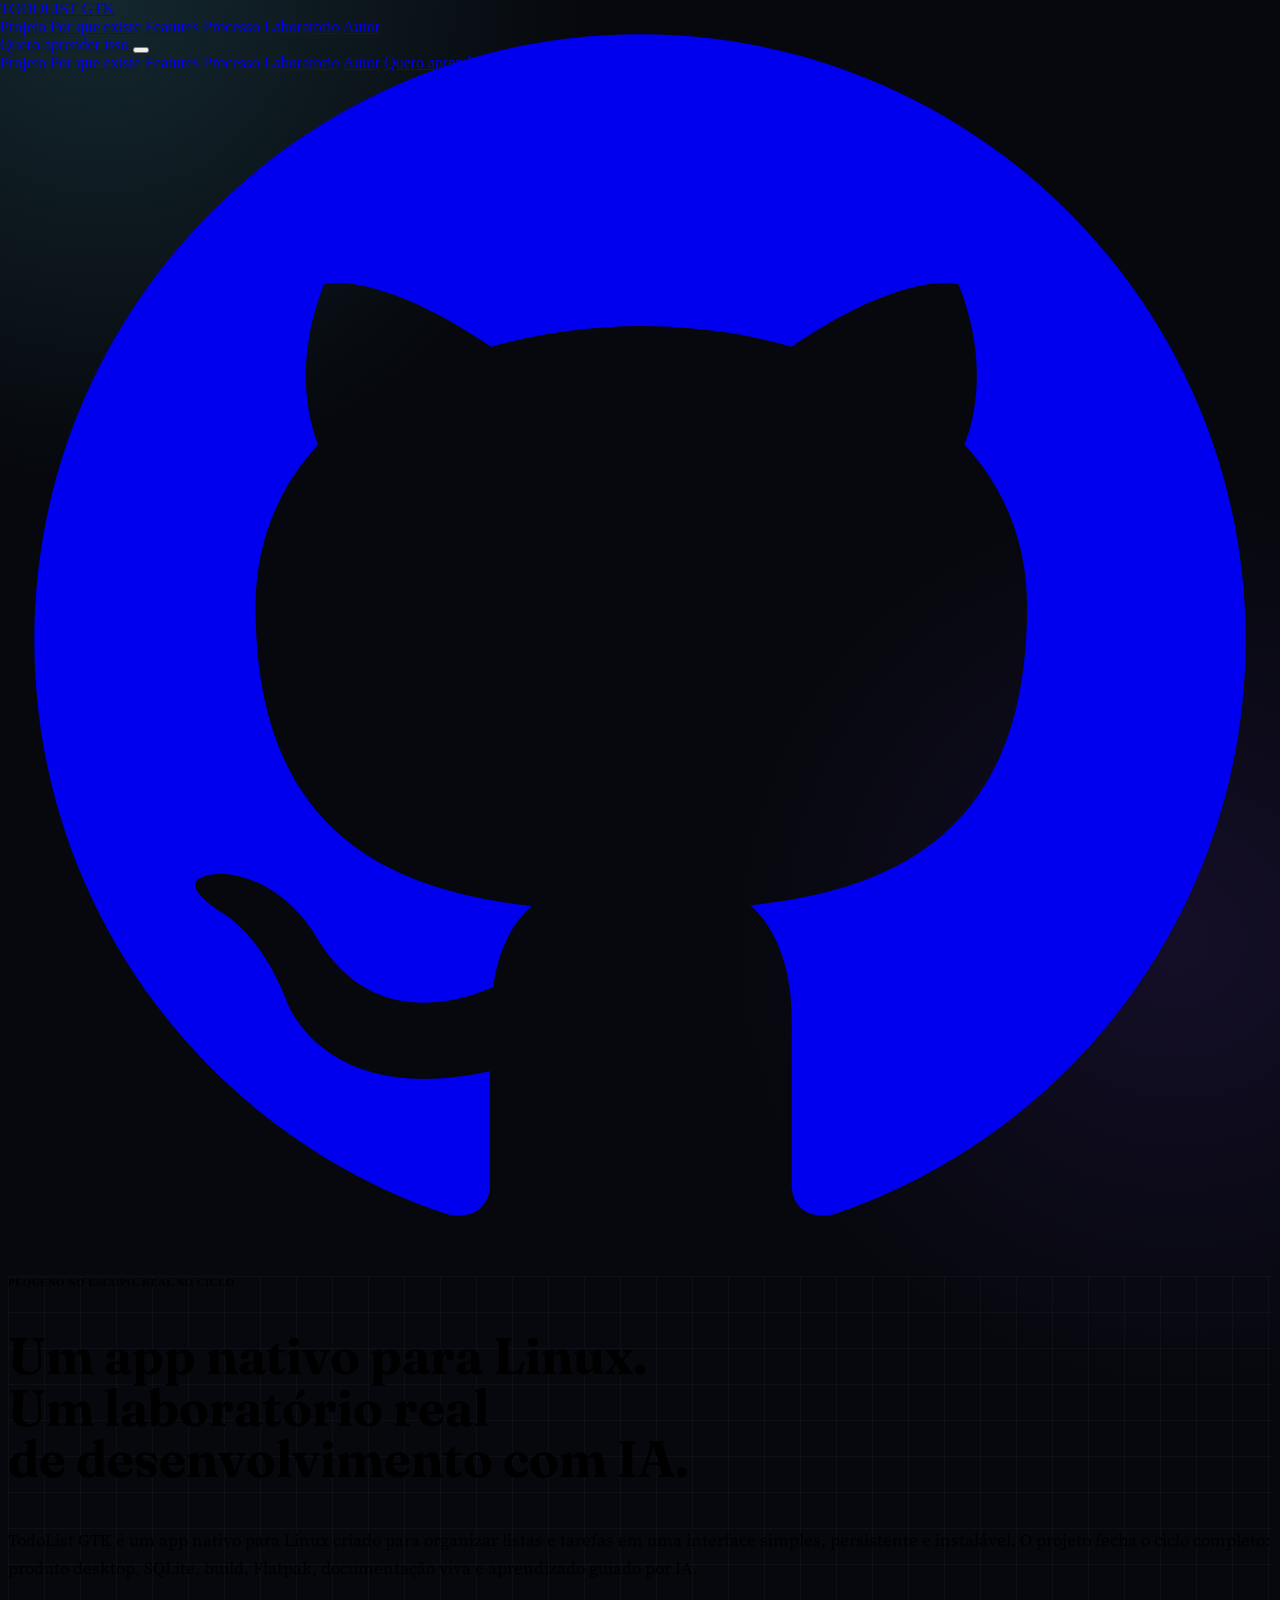
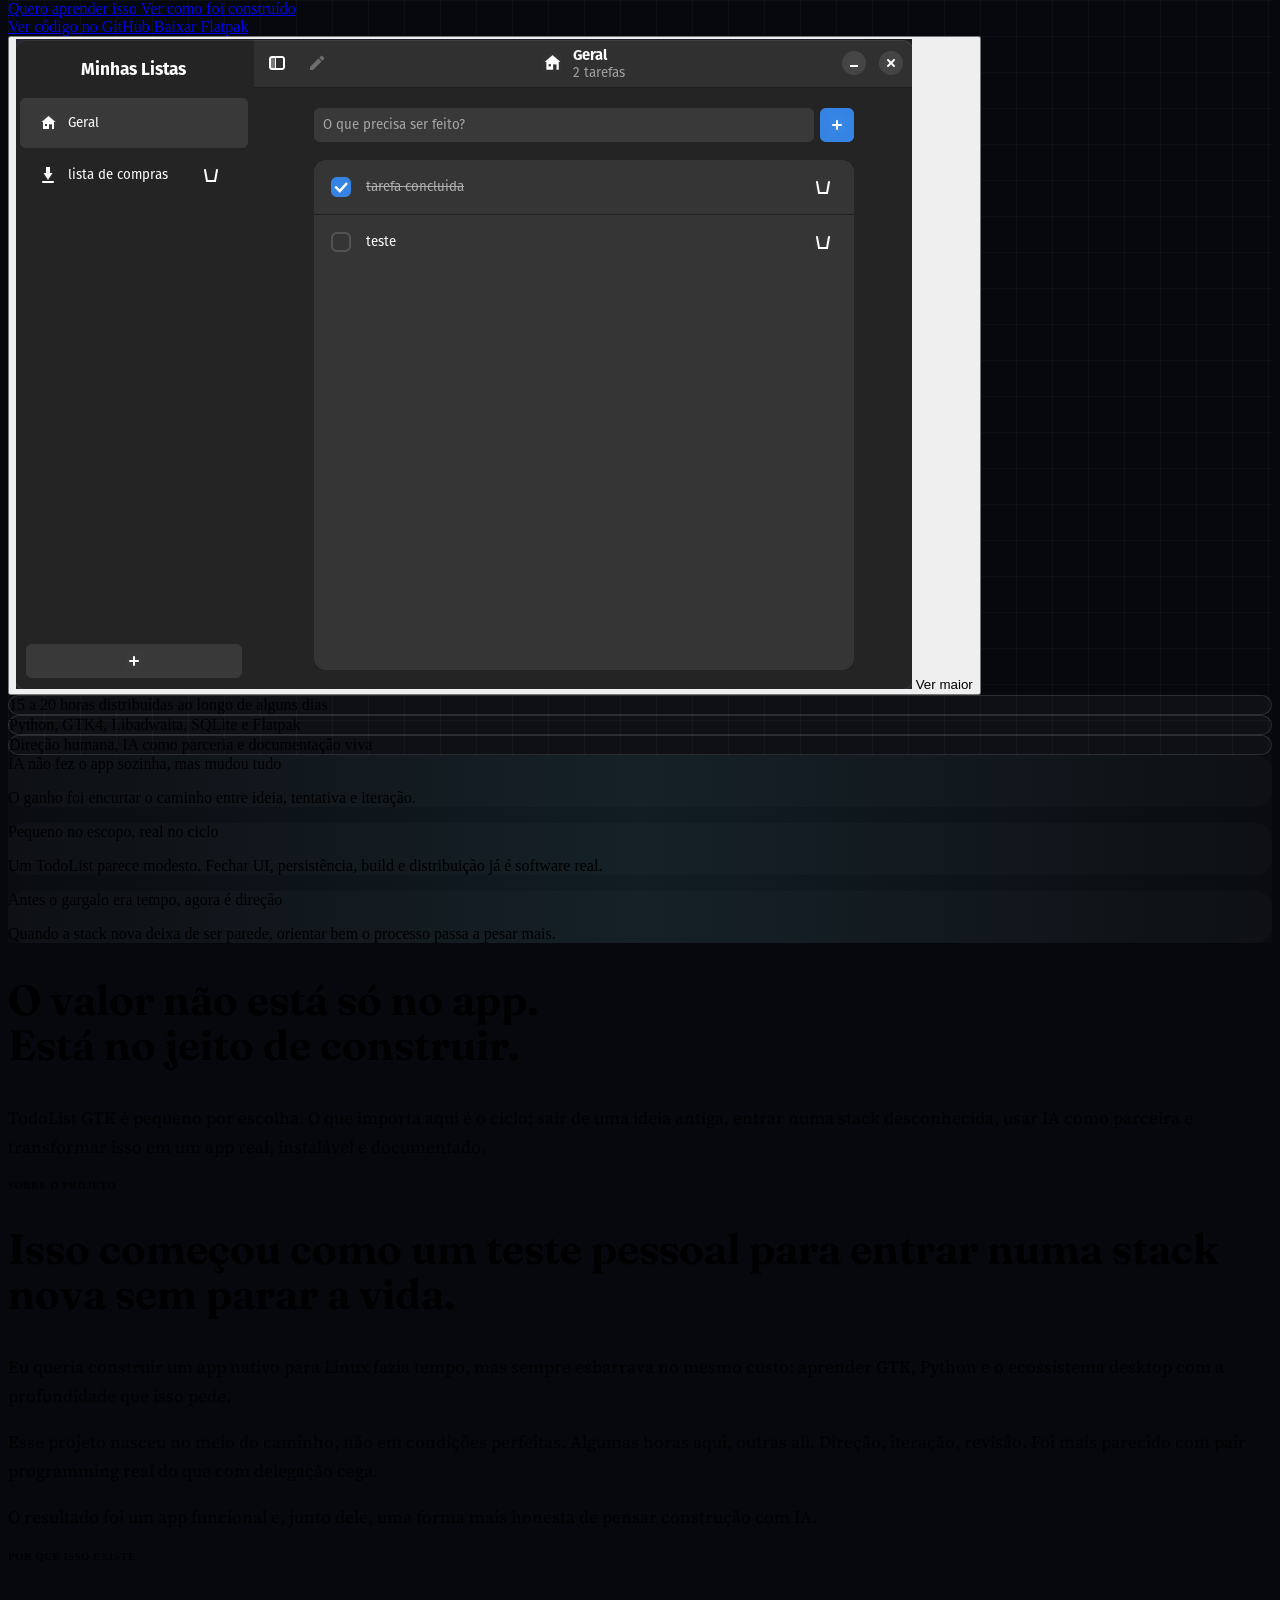
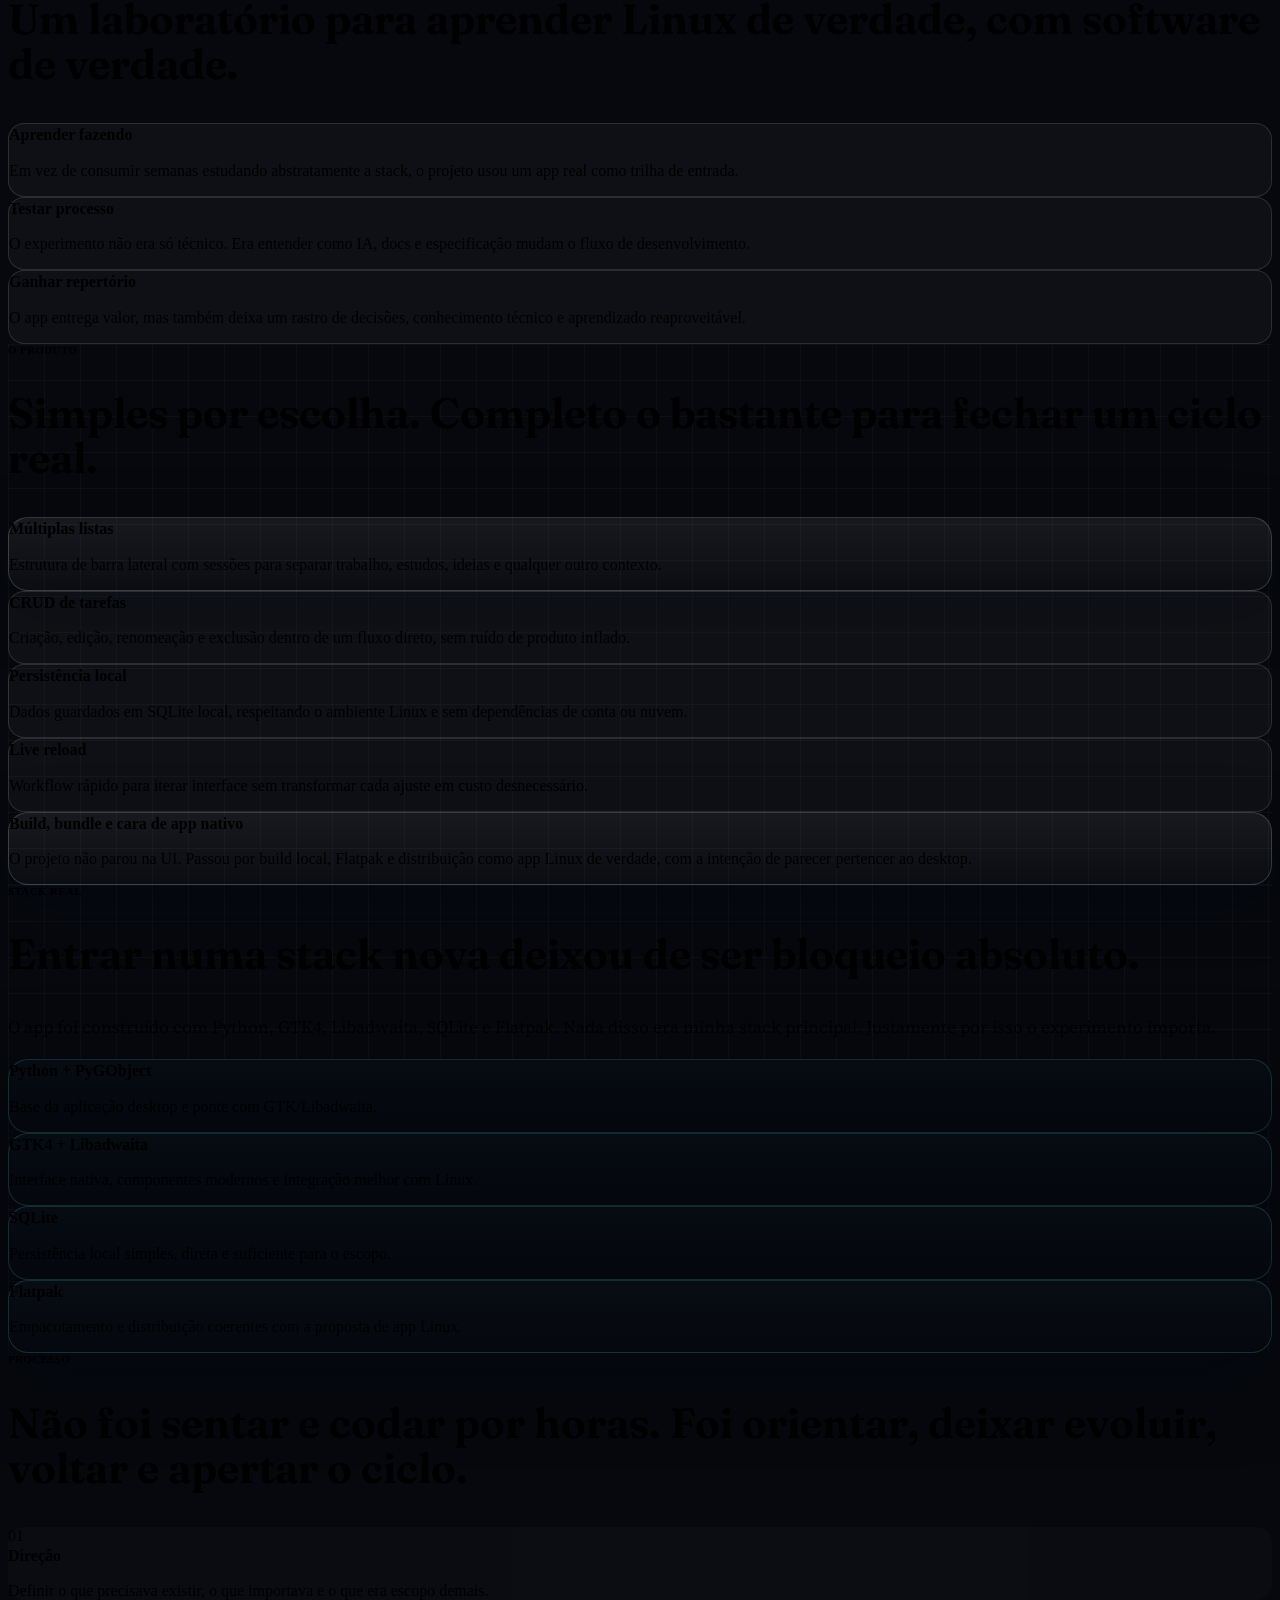
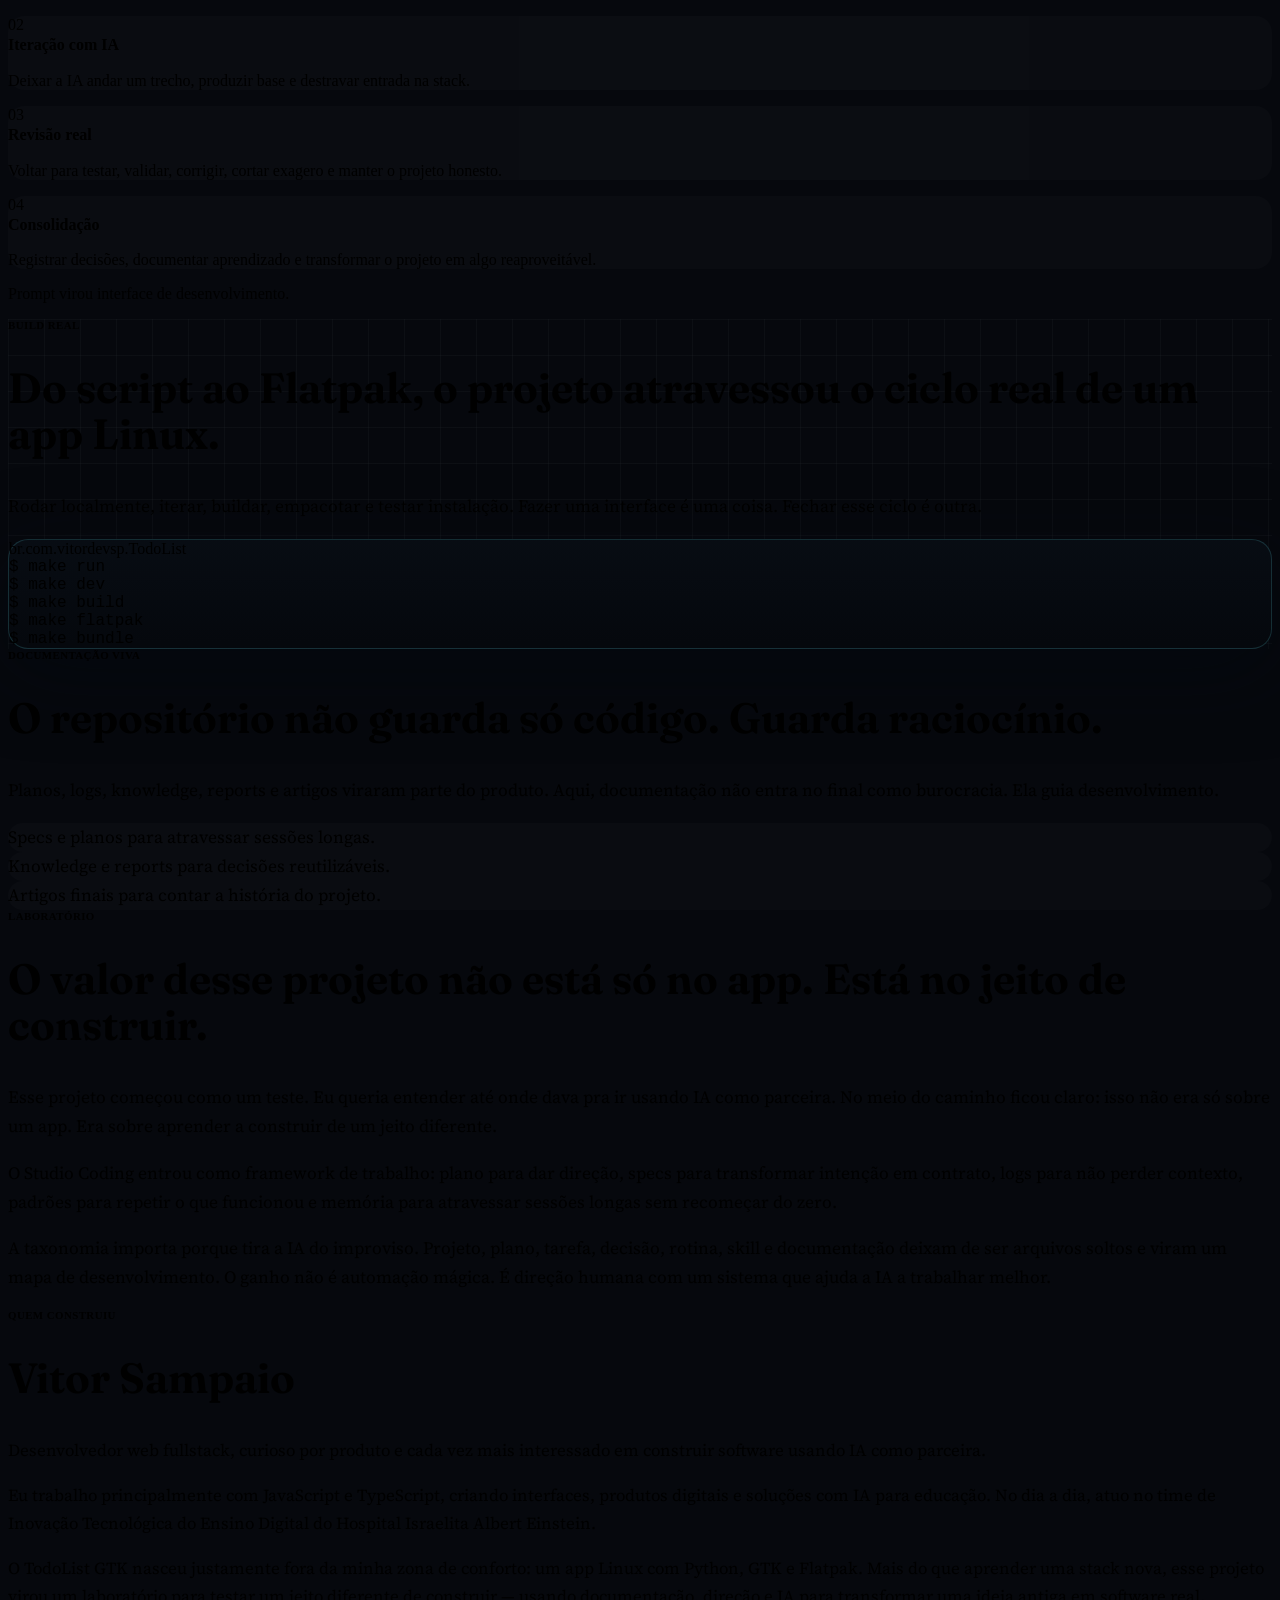
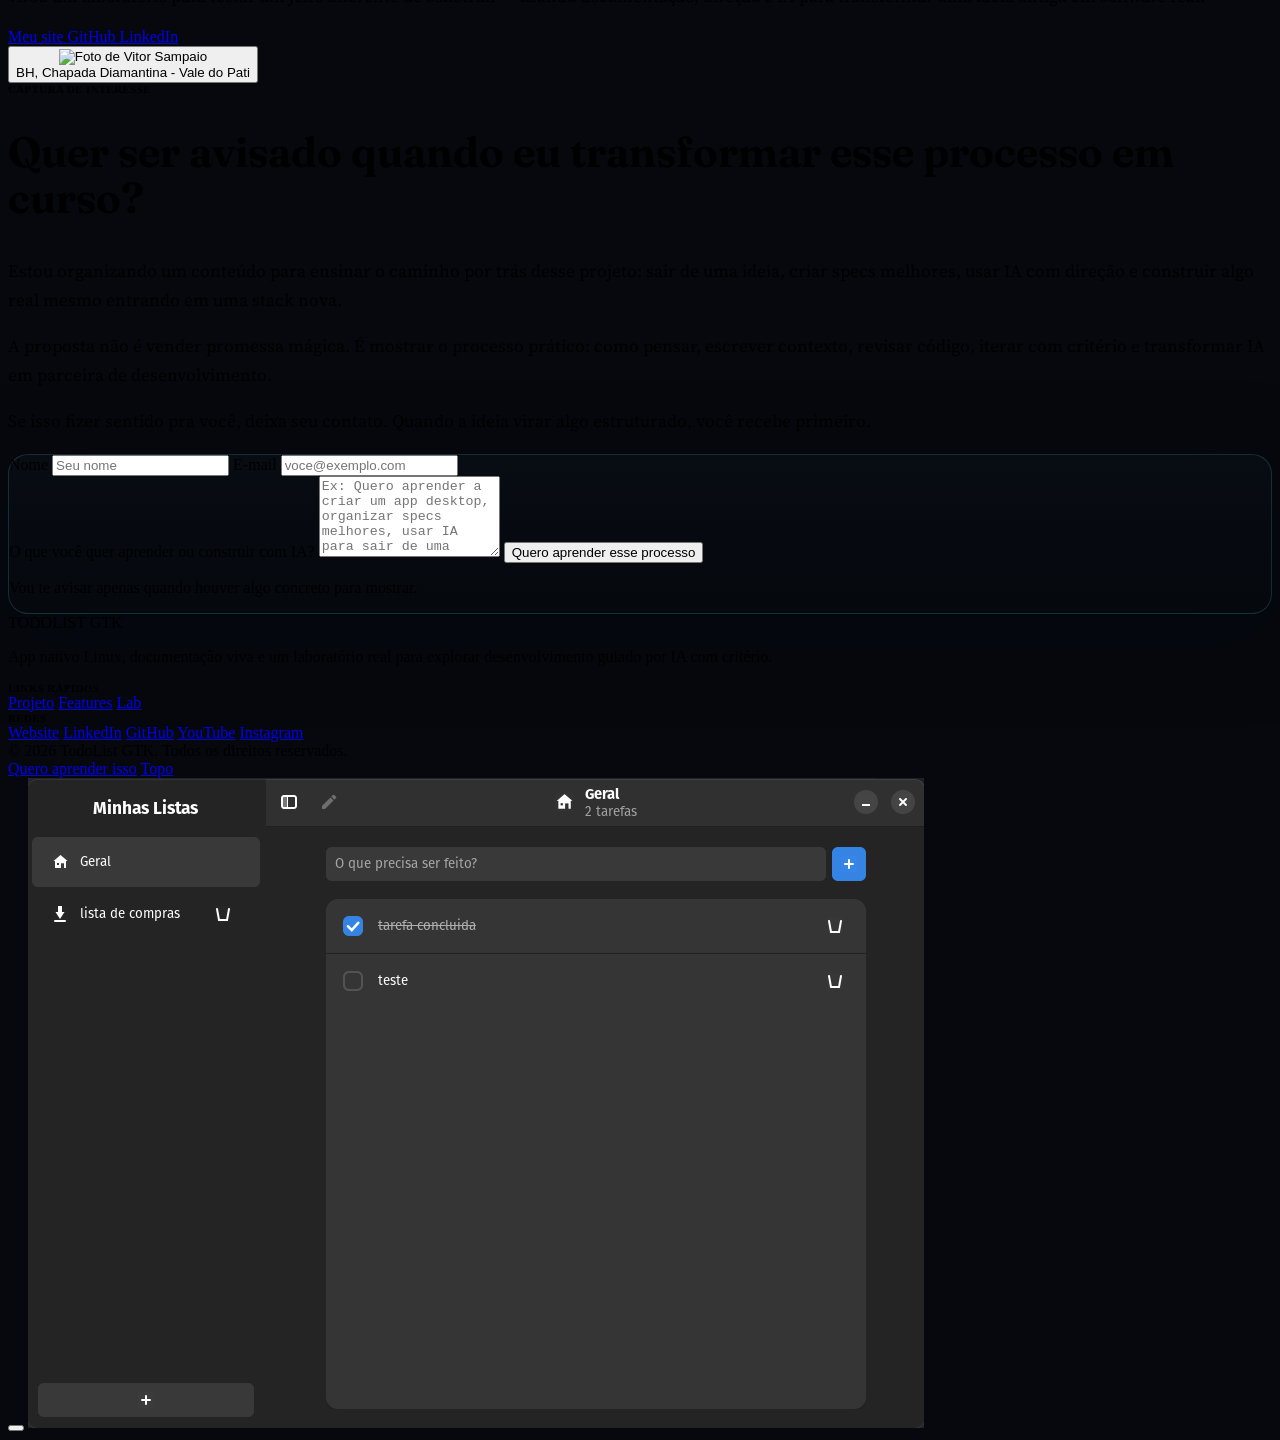
==== index.html @ 9206a820 "chore: simplifica deploy da landing pelo GitHub Pages" ====
<!DOCTYPE html>
<html lang="pt-BR" class="dark scroll-smooth">

<head>
  <meta charset="UTF-8" />
  <meta name="viewport" content="width=device-width, initial-scale=1.0" />
  <title>TodoList GTK</title>
  <meta name="description"
    content="TodoList GTK e um app nativo para Linux e um laboratorio real de desenvolvimento com IA, direcao humana e documentacao viva." />
  <link rel="preconnect" href="https://fonts.googleapis.com" />
  <link rel="preconnect" href="https://fonts.gstatic.com" crossorigin />
  <link
    href="https://fonts.googleapis.com/css2?family=Fraunces:opsz,wght@9..144,400..800&family=Inter:wght@400;500;600;700;800&family=Source+Serif+4:opsz,wght@8..60,400..700&display=swap"
    rel="stylesheet" />
  <script src="https://cdn.tailwindcss.com"></script>
  <script>
    tailwind.config = {
      theme: {
        extend: {
          fontFamily: {
            sans: ["Inter", "sans-serif"],
            display: ["Fraunces", "serif"],
            serif: ["Source Serif 4", "serif"],
          },
          colors: {
            canvas: "#06080d",
            panel: "#0d1118",
            panelSoft: "#111722",
            panelDeep: "#090d14",
            line: "#1b2533",
            text: "#f8fafc",
            muted: "#a8b3c4",
            accent: "#67e8f9",
            accentStrong: "#22d3ee",
            accentSoft: "#103845",
            glow: "#7c3aed",
          },
          boxShadow: {
            glow: "0 30px 120px rgba(8, 15, 30, 0.55)",
            card: "0 18px 60px rgba(4, 10, 20, 0.4)",
            soft: "0 8px 30px rgba(5, 10, 18, 0.25)",
            inset: "inset 0 1px 0 rgba(255,255,255,0.06)",
          },
          maxWidth: {
            shell: "1280px",
          },
          spacing: {
            22: "5.5rem",
            26: "6.5rem",
            30: "7.5rem",
          },
        },
      },
    };
  </script>
  <style>
    html {
      scroll-behavior: smooth;
    }

    body {
      background:
        radial-gradient(circle at 8% 0%, rgba(103, 232, 249, 0.14), transparent 30rem),
        radial-gradient(circle at 92% 12%, rgba(124, 58, 237, 0.12), transparent 28rem),
        #06080d;
    }

    .hero-grid {
      background-image:
        linear-gradient(rgba(148, 163, 184, 0.045) 1px, transparent 1px),
        linear-gradient(90deg, rgba(148, 163, 184, 0.045) 1px, transparent 1px);
      background-size: 36px 36px;
    }

    .soft-divider {
      background:
        linear-gradient(90deg, transparent, rgba(103, 232, 249, 0.08), transparent),
        rgba(255, 255, 255, 0.015);
    }

    .site-header {
      position: fixed;
      inset: 0 0 auto 0;
      transition: transform 300ms ease;
      will-change: transform;
    }

    .site-header.is-hidden {
      transform: translateY(calc(-100% - 1px));
    }

    .hero-title {
      font-family: "Fraunces", serif;
      font-size: clamp(2.9rem, 4vw, 6rem);
      line-height: 1;
      font-weight: 680;
      letter-spacing: 0;
    }

    .section-title {
      font-family: "Fraunces", serif;
      font-size: clamp(2rem, 3.3vw, 4.15rem);
      line-height: 1.08;
      font-weight: 650;
      letter-spacing: 0;
    }

    .editorial-text {
      font-family: "Source Serif 4", serif;
      font-size: clamp(1.08rem, 1.35vw, 1.32rem);
      line-height: 1.68;
    }

    .lead-text {
      font-family: "Source Serif 4", serif;
      font-size: clamp(1.05rem, 1.2vw, 1.22rem);
      line-height: 1.68;
    }

    .card-title {
      font-size: clamp(1rem, 1.2vw, 1.18rem);
      line-height: 1.35;
      font-weight: 650;
    }

    .eyebrow {
      font-size: 0.68rem;
      font-weight: 700;
      text-transform: uppercase;
      letter-spacing: 0.04em;
    }

    .card-primary {
      border: 1px solid rgba(255, 255, 255, 0.16);
      background: linear-gradient(180deg, rgba(255, 255, 255, 0.07), rgba(255, 255, 255, 0.025));
      box-shadow: 0 18px 60px rgba(4, 10, 20, 0.34);
      border-radius: 1.25rem;
    }

    .card-secondary {
      border: 1px solid rgba(255, 255, 255, 0.12);
      background: rgba(255, 255, 255, 0.035);
      border-radius: 1rem;
    }

    .card-ghost {
      background: rgba(255, 255, 255, 0.018);
      border-radius: 1rem;
    }

    .card-technical {
      border: 1px solid rgba(103, 232, 249, 0.16);
      background: linear-gradient(180deg, rgba(8, 13, 20, 0.96), rgba(5, 8, 13, 0.98));
      box-shadow: 0 20px 80px rgba(2, 8, 16, 0.5);
      border-radius: 1.25rem;
    }

    .terminal-line {
      font-family: ui-monospace, SFMono-Regular, Menlo, Monaco, Consolas, "Liberation Mono", monospace;
    }

    [data-reveal] {
      opacity: 0;
      transform: translateY(22px);
      transition:
        opacity 700ms ease,
        transform 700ms ease;
    }

    [data-reveal].is-visible {
      opacity: 1;
      transform: translateY(0);
    }
  </style>
</head>

<body class="font-sans text-text antialiased selection:bg-accent/30">
  <div class="relative min-h-screen overflow-x-hidden">
    <a
      id="github-corner"
      class="group pointer-events-none fixed right-0 top-0 z-50 hidden h-20 w-20 overflow-hidden text-white opacity-0 transition duration-200 md:block"
      href="https://github.com/vitordevsp/todolist-gtk"
      target="_blank"
      rel="noreferrer"
      aria-label="Ver projeto no GitHub"
    >
      <span class="absolute right-0 top-0 h-0 w-0 border-l-[80px] border-l-transparent border-t-[80px] border-t-white/10 transition group-hover:border-t-accent/25"></span>
      <svg
        class="absolute right-3 top-3 h-6 w-6 transition group-hover:text-accent"
        viewBox="0 0 24 24"
        fill="currentColor"
        aria-hidden="true"
      >
        <path
          fill-rule="evenodd"
          clip-rule="evenodd"
          d="M12 .5C5.65.5.5 5.65.5 12c0 5.09 3.29 9.39 7.86 10.91.58.11.79-.25.79-.56v-2.16c-3.2.7-3.87-1.36-3.87-1.36-.52-1.34-1.28-1.69-1.28-1.69-1.05-.72.08-.7.08-.7 1.16.08 1.77 1.19 1.77 1.19 1.03 1.76 2.7 1.25 3.36.96.1-.75.4-1.25.73-1.54-2.55-.29-5.24-1.28-5.24-5.68 0-1.25.45-2.28 1.19-3.08-.12-.29-.52-1.46.11-3.04 0 0 .97-.31 3.17 1.18A11.02 11.02 0 0 1 12 6.04c.98 0 1.96.13 2.88.39 2.2-1.49 3.17-1.18 3.17-1.18.63 1.58.23 2.75.11 3.04.74.8 1.19 1.83 1.19 3.08 0 4.42-2.69 5.38-5.25 5.67.41.36.78 1.06.78 2.14v3.17c0 .31.21.67.79.56A11.51 11.51 0 0 0 23.5 12C23.5 5.65 18.35.5 12 .5Z"
        />
      </svg>
    </a>

    <header id="site-header" class="site-header z-40 bg-canvas/75 backdrop-blur-xl">
      <div class="mx-auto flex max-w-shell items-center justify-between px-6 py-4 lg:px-10">
        <a class="flex items-center gap-3 text-sm font-semibold text-white" href="#hero">
          <span
            class="inline-flex h-9 w-9 items-center justify-center rounded-2xl border border-white/20 bg-white/5 shadow-inset">
            <i data-lucide="check-square-2" class="h-4 w-4 text-accent"></i>
          </span>
          TODOLIST GTK
        </a>

        <nav class="hidden items-center gap-6 text-sm text-muted lg:flex">
          <a class="transition hover:text-white" href="#about">Projeto</a>
          <a class="transition hover:text-white" href="#why">Por que existe</a>
          <a class="transition hover:text-white" href="#features">Features</a>
          <a class="transition hover:text-white" href="#process">Processo</a>
          <a class="transition hover:text-white" href="#lab">Laboratorio</a>
          <a class="transition hover:text-white" href="#author">Autor</a>
        </nav>

        <div class="flex items-center gap-3">
          <a class="hidden rounded-full border border-white/20 bg-white/5 px-4 py-2 text-sm font-semibold text-white transition hover:border-white/30 hover:bg-white/10 lg:inline-flex"
            href="#lead">
            Quero aprender isso
          </a>
          <button id="mobile-menu-button" type="button" aria-label="Abrir menu" aria-expanded="false"
            aria-controls="mobile-menu"
            class="inline-flex h-11 w-11 items-center justify-center rounded-2xl border border-white/20 bg-white/5 text-white transition hover:border-white/30 hover:bg-white/10 lg:hidden">
            <i data-lucide="menu" class="h-5 w-5"></i>
          </button>
        </div>
      </div>

      <div id="mobile-menu" class="hidden bg-panel/95 lg:hidden">
        <nav class="mx-auto flex max-w-shell flex-col px-6 py-4 text-sm text-slate-200">
          <a class="rounded-2xl px-4 py-3 transition hover:bg-white/5" href="#about">Projeto</a>
          <a class="rounded-2xl px-4 py-3 transition hover:bg-white/5" href="#why">Por que existe</a>
          <a class="rounded-2xl px-4 py-3 transition hover:bg-white/5" href="#features">Features</a>
          <a class="rounded-2xl px-4 py-3 transition hover:bg-white/5" href="#process">Processo</a>
          <a class="rounded-2xl px-4 py-3 transition hover:bg-white/5" href="#lab">Laboratorio</a>
          <a class="rounded-2xl px-4 py-3 transition hover:bg-white/5" href="#author">Autor</a>
          <a class="rounded-2xl px-4 py-3 transition hover:bg-white/5" href="#lead">Quero aprender isso</a>
        </nav>
      </div>
    </header>

    <main class="pt-[76px]">
      <section id="hero"
        class="hero-grid relative scroll-mt-24 overflow-hidden px-6 pb-24 pt-16 lg:px-10 lg:pb-30 lg:pt-22">
        <div class="pointer-events-none absolute inset-x-0 bottom-0 h-32 bg-gradient-to-b from-transparent to-canvas">
        </div>
        <div class="mx-auto grid max-w-shell items-center gap-14 xl:grid-cols-[1.02fr_0.98fr]">
          <div data-reveal class="relative z-10 max-w-4xl">
            <div
              class="eyebrow inline-flex items-center gap-2 rounded-full border border-white/20 bg-white/5 px-3 py-1.5 text-slate-300 shadow-inset">
              <span class="h-2 w-2 rounded-full bg-accent"></span>
              Pequeno no escopo, real no ciclo
            </div>
            <h1 class="hero-title mt-8 text-white">
              Um app nativo para Linux.<br />
              <span class="bg-gradient-to-r from-accent via-cyan-200 to-white bg-clip-text text-transparent">
                Um laboratório real
              </span><br />
              de desenvolvimento com IA.
            </h1>
            <p class="lead-text mt-8 max-w-2xl text-slate-300">
              TodoList GTK é um app nativo para Linux criado para organizar listas e tarefas em uma interface simples,
              persistente e instalável. O projeto fecha o ciclo completo: produto desktop, SQLite, build, Flatpak,
              documentação viva e aprendizado guiado por IA.
            </p>
            <div class="mt-9 flex flex-col gap-4 sm:flex-row">
              <a class="inline-flex items-center justify-center rounded-full bg-white px-6 py-3.5 text-sm font-semibold text-slate-950 shadow-soft transition duration-200 hover:bg-slate-200 hover:shadow-card"
                href="#lead">
                Quero aprender isso
              </a>
              <a class="inline-flex items-center justify-center rounded-full border border-white/20 bg-white/5 px-6 py-3.5 text-sm font-semibold text-white transition duration-200 hover:border-white/35 hover:bg-white/10"
                href="#process">
                Ver como foi construído
              </a>
            </div>
            <div class="mt-4 flex flex-col gap-3 sm:flex-row sm:flex-wrap">
              <a class="group inline-flex items-center justify-center gap-2 rounded-full border border-white/20 bg-white/[0.04] px-5 py-3 text-sm font-semibold text-white transition duration-200 hover:border-white/35 hover:bg-white/[0.08]"
                href="https://github.com/vitordevsp/todolist-gtk" target="_blank" rel="noreferrer">
                <i data-lucide="code-2" class="h-4 w-4 text-accent transition group-hover:text-white"></i>
                Ver código no GitHub
              </a>
              <a class="group inline-flex items-center justify-center gap-2 rounded-full border border-accent/30 bg-gradient-to-r from-accent/15 to-glow/20 px-5 py-3 text-sm font-semibold text-white transition duration-200 hover:border-accent/50 hover:from-accent/20 hover:to-glow/30"
                href="#build"
                data-flatpak-download>
                <i data-lucide="download" class="h-4 w-4 text-accent transition group-hover:text-white"></i>
                Baixar Flatpak
              </a>
            </div>
          </div>

          <div data-reveal class="relative z-10">
            <div class="absolute -right-8 top-8 h-52 w-52 rounded-full bg-accent/14 blur-3xl"></div>
            <button id="hero-image-trigger" type="button"
              data-lightbox-trigger
              data-lightbox-src="./public/image.png"
              data-lightbox-alt="Captura ampliada do aplicativo TodoList GTK em execução no Linux"
              class="group relative block w-full overflow-hidden rounded-xl bg-white/[0.03] p-2 text-left shadow-card transition duration-200 hover:bg-white/[0.05]"
              aria-label="Ampliar imagem do TodoList GTK">
              <img src="./public/image.png" alt="Captura de tela do aplicativo TodoList GTK em execução no Linux"
                class="h-auto w-full rounded-lg object-contain" loading="eager" />
              <span
                class="pointer-events-none absolute bottom-4 right-4 inline-flex items-center gap-2 rounded-full border border-white/15 bg-black/55 px-3 py-2 text-xs font-semibold text-white opacity-0 backdrop-blur transition group-hover:opacity-100">
                <i data-lucide="zoom-in" class="h-4 w-4 text-accent"></i>
                Ver maior
              </span>
            </button>

            <div class="mt-5 grid gap-4 sm:grid-cols-3">
              <div class="card-secondary p-4 text-sm leading-6 text-muted">15 a 20 horas distribuídas ao longo de alguns
                dias</div>
              <div class="card-secondary p-4 text-sm leading-6 text-muted">Python, GTK4, Libadwaita, SQLite e Flatpak
              </div>
              <div class="card-secondary p-4 text-sm leading-6 text-muted">Direção humana, IA como parceria e
                documentação viva</div>
            </div>
          </div>
        </div>
      </section>

      <section id="highlights" class="soft-divider px-6 py-8 lg:px-10">
        <div class="mx-auto grid max-w-shell gap-3 md:grid-cols-3">
          <article data-reveal class="card-ghost p-5">
            <div class="text-sm font-semibold text-white">IA não fez o app sozinha, mas mudou tudo</div>
            <p class="mt-2 text-sm leading-6 text-muted">O ganho foi encurtar o caminho entre ideia, tentativa e
              iteração.</p>
          </article>
          <article data-reveal class="card-ghost p-5">
            <div class="text-sm font-semibold text-white">Pequeno no escopo, real no ciclo</div>
            <p class="mt-2 text-sm leading-6 text-muted">Um TodoList parece modesto. Fechar UI, persistência, build e
              distribuição já é software real.</p>
          </article>
          <article data-reveal class="card-ghost p-5">
            <div class="text-sm font-semibold text-white">Antes o gargalo era tempo, agora é direção</div>
            <p class="mt-2 text-sm leading-6 text-muted">Quando a stack nova deixa de ser parede, orientar bem o
              processo passa a pesar mais.</p>
          </article>
        </div>
      </section>

      <section id="manifesto" class="scroll-mt-24 px-6 py-30 lg:px-10">
        <div data-reveal class="mx-auto max-w-[880px] text-center">
          <h2 class="section-title text-white">
            O valor não está só no app.<br />
            Está no jeito de construir.
          </h2>
          <p class="editorial-text mx-auto mt-8 max-w-[740px] text-slate-300">
            TodoList GTK é pequeno por escolha. O que importa aqui é o ciclo: sair de uma ideia antiga, entrar numa
            stack desconhecida, usar IA como parceira e transformar isso em um app real, instalável e documentado.
          </p>
        </div>
      </section>

      <section id="about" class="scroll-mt-24 px-6 py-30 lg:px-10">
        <div class="mx-auto grid max-w-shell gap-12 lg:grid-cols-[0.95fr_1.05fr]">
          <div data-reveal class="max-w-[860px]">
            <div class="eyebrow text-muted">Sobre o projeto</div>
            <h2 class="section-title mt-5 text-white">Isso começou como um teste pessoal para entrar numa stack nova sem
              parar a vida.</h2>
          </div>
          <div data-reveal class="editorial-text max-w-[760px] space-y-6 text-slate-300">
            <p>
              Eu queria construir um app nativo para Linux fazia tempo, mas sempre esbarrava no mesmo custo: aprender
              GTK, Python e o ecossistema desktop com a profundidade que isso pede.
            </p>
            <p>
              Esse projeto nasceu no meio do caminho, não em condições perfeitas. Algumas horas aqui, outras ali.
              Direção, iteração, revisão. Foi mais parecido com pair programming real do que com delegação cega.
            </p>
            <p>
              O resultado foi um app funcional e, junto dele, uma forma mais honesta de pensar construção com IA.
            </p>
          </div>
        </div>
      </section>

      <section id="why" class="scroll-mt-24 px-6 py-24 lg:px-10">
        <div class="mx-auto max-w-shell">
          <div data-reveal class="max-w-[860px]">
            <div class="eyebrow text-muted">Por que isso existe</div>
            <h2 class="section-title mt-5 text-white">Um laboratório para aprender Linux de verdade, com software de
              verdade.</h2>
          </div>
          <div class="mt-12 grid gap-5 lg:grid-cols-3">
            <article data-reveal class="card-secondary p-6">
              <div class="card-title text-white">Aprender fazendo</div>
              <p class="mt-3 text-sm leading-7 text-muted">Em vez de consumir semanas estudando abstratamente a stack, o
                projeto usou um app real como trilha de entrada.</p>
            </article>
            <article data-reveal class="card-secondary p-6">
              <div class="card-title text-white">Testar processo</div>
              <p class="mt-3 text-sm leading-7 text-muted">O experimento não era só técnico. Era entender como IA, docs
                e especificação mudam o fluxo de desenvolvimento.</p>
            </article>
            <article data-reveal class="card-secondary p-6">
              <div class="card-title text-white">Ganhar repertório</div>
              <p class="mt-3 text-sm leading-7 text-muted">O app entrega valor, mas também deixa um rastro de decisões,
                conhecimento técnico e aprendizado reaproveitável.</p>
            </article>
          </div>
        </div>
      </section>

      <section id="features" class="hero-grid scroll-mt-24 px-6 py-26 lg:px-10">
        <div class="mx-auto max-w-shell">
          <div data-reveal class="max-w-[860px]">
            <div class="eyebrow text-muted">O produto</div>
            <h2 class="section-title mt-5 text-white">Simples por escolha. Completo o bastante para fechar um ciclo
              real.</h2>
          </div>
          <div class="mt-12 grid gap-5 md:grid-cols-2 xl:grid-cols-3">
            <article data-reveal class="card-primary p-7">
              <i data-lucide="layout-panel-left" class="h-6 w-6 text-accent"></i>
              <div class="card-title mt-5 text-white">Múltiplas listas</div>
              <p class="mt-3 text-sm leading-7 text-muted">Estrutura de barra lateral com sessões para separar trabalho,
                estudos, ideias e qualquer outro contexto.</p>
            </article>
            <article data-reveal class="card-secondary p-7">
              <i data-lucide="badge-check" class="h-6 w-6 text-accent"></i>
              <div class="card-title mt-5 text-white">CRUD de tarefas</div>
              <p class="mt-3 text-sm leading-7 text-muted">Criação, edição, renomeação e exclusão dentro de um fluxo
                direto, sem ruído de produto inflado.</p>
            </article>
            <article data-reveal class="card-secondary p-7">
              <i data-lucide="database" class="h-6 w-6 text-accent"></i>
              <div class="card-title mt-5 text-white">Persistência local</div>
              <p class="mt-3 text-sm leading-7 text-muted">Dados guardados em SQLite local, respeitando o ambiente Linux
                e sem dependências de conta ou nuvem.</p>
            </article>
            <article data-reveal class="card-secondary p-7">
              <i data-lucide="monitor-up" class="h-6 w-6 text-accent"></i>
              <div class="card-title mt-5 text-white">Live reload</div>
              <p class="mt-3 text-sm leading-7 text-muted">Workflow rápido para iterar interface sem transformar cada
                ajuste em custo desnecessário.</p>
            </article>
            <article data-reveal class="card-primary p-7 xl:col-span-2">
              <i data-lucide="package" class="h-6 w-6 text-accent"></i>
              <div class="card-title mt-5 text-white">Build, bundle e cara de app nativo</div>
              <p class="mt-3 max-w-2xl text-sm leading-7 text-muted">O projeto não parou na UI. Passou por build local,
                Flatpak e distribuição como app Linux de verdade, com a intenção de parecer pertencer ao desktop.</p>
            </article>
          </div>
        </div>
      </section>

      <section id="stack" class="hero-grid scroll-mt-24 px-6 py-26 lg:px-10">
        <div class="mx-auto grid max-w-shell gap-8 lg:grid-cols-[0.9fr_1.1fr]">
          <div data-reveal class="max-w-[860px]">
            <div class="eyebrow text-muted">Stack real</div>
            <h2 class="section-title mt-5 text-white">Entrar numa stack nova deixou de ser bloqueio absoluto.</h2>
            <p class="editorial-text mt-8 max-w-[740px] text-slate-300">
              O app foi construído com Python, GTK4, Libadwaita, SQLite e Flatpak. Nada disso era minha stack principal.
              Justamente por isso o experimento importa.
            </p>
          </div>
          <div class="grid gap-4 sm:grid-cols-2">
            <div data-reveal class="card-technical p-6">
              <div class="card-title text-white">Python + PyGObject</div>
              <p class="mt-3 text-sm leading-7 text-muted">Base da aplicação desktop e ponte com GTK/Libadwaita.</p>
            </div>
            <div data-reveal class="card-technical p-6">
              <div class="card-title text-white">GTK4 + Libadwaita</div>
              <p class="mt-3 text-sm leading-7 text-muted">Interface nativa, componentes modernos e integração melhor
                com Linux.</p>
            </div>
            <div data-reveal class="card-technical p-6">
              <div class="card-title text-white">SQLite</div>
              <p class="mt-3 text-sm leading-7 text-muted">Persistência local simples, direta e suficiente para o
                escopo.</p>
            </div>
            <div data-reveal class="card-technical p-6">
              <div class="card-title text-white">Flatpak</div>
              <p class="mt-3 text-sm leading-7 text-muted">Empacotamento e distribuição coerentes com a proposta de app
                Linux.</p>
            </div>
          </div>
        </div>
      </section>

      <section id="process" class="scroll-mt-24 px-6 py-30 lg:px-10">
        <div class="mx-auto max-w-shell">
          <div data-reveal class="max-w-[900px]">
            <div class="eyebrow text-muted">Processo</div>
            <h2 class="section-title mt-5 text-white">Não foi sentar e codar por horas. Foi orientar, deixar evoluir,
              voltar e apertar o ciclo.</h2>
          </div>
          <div class="relative mt-16 grid gap-6 lg:grid-cols-4">
            <article data-reveal class="relative card-ghost p-6">
              <div class="font-display text-4xl leading-none text-accent">01</div>
              <div class="card-title mt-5 text-white">Direção</div>
              <p class="mt-3 text-sm leading-7 text-muted">Definir o que precisava existir, o que importava e o que era
                escopo demais.</p>
            </article>
            <article data-reveal class="relative card-ghost p-6">
              <div class="font-display text-4xl leading-none text-accent">02</div>
              <div class="card-title mt-5 text-white">Iteração com IA</div>
              <p class="mt-3 text-sm leading-7 text-muted">Deixar a IA andar um trecho, produzir base e destravar
                entrada na stack.</p>
            </article>
            <article data-reveal class="relative card-ghost p-6">
              <div class="font-display text-4xl leading-none text-accent">03</div>
              <div class="card-title mt-5 text-white">Revisão real</div>
              <p class="mt-3 text-sm leading-7 text-muted">Voltar para testar, validar, corrigir, cortar exagero e
                manter o projeto honesto.</p>
            </article>
            <article data-reveal class="relative card-ghost p-6">
              <div class="font-display text-4xl leading-none text-accent">04</div>
              <div class="card-title mt-5 text-white">Consolidação</div>
              <p class="mt-3 text-sm leading-7 text-muted">Registrar decisões, documentar aprendizado e transformar o
                projeto em algo reaproveitável.</p>
            </article>
          </div>
          <p data-reveal class="mt-16 max-w-[860px] font-display text-3xl leading-tight text-white md:text-5xl">
            Prompt virou interface de desenvolvimento.
          </p>
        </div>
      </section>

      <section id="build" class="hero-grid scroll-mt-24 px-6 py-26 lg:px-10">
        <div class="mx-auto grid max-w-shell gap-8 lg:grid-cols-[0.95fr_1.05fr]">
          <div data-reveal class="max-w-[900px]">
            <div class="eyebrow text-muted">Build real</div>
            <h2 class="section-title mt-5 text-white">Do script ao Flatpak, o projeto atravessou o ciclo real de um app
              Linux.</h2>
            <p class="editorial-text mt-8 max-w-[740px] text-slate-300">
              Rodar localmente, iterar, buildar, empacotar e testar instalação. Fazer uma interface é uma coisa. Fechar
              esse ciclo é outra.
            </p>
          </div>
          <div data-reveal class="card-technical overflow-hidden">
            <div class="flex items-center justify-between border-b border-white/10 px-5 py-4">
              <div class="flex gap-2">
                <span class="h-3 w-3 rounded-full bg-red-400/80"></span>
                <span class="h-3 w-3 rounded-full bg-yellow-300/80"></span>
                <span class="h-3 w-3 rounded-full bg-emerald-400/80"></span>
              </div>
              <span
                class="rounded-full border border-accent/20 bg-accent/10 px-3 py-1 text-xs text-accent">br.com.vitordevsp.TodoList</span>
            </div>
            <div class="space-y-4 p-6 text-sm">
              <div class="terminal-line text-slate-300"><span class="text-accent">$</span> make run</div>
              <div class="terminal-line text-slate-300"><span class="text-accent">$</span> make dev</div>
              <div class="terminal-line text-slate-300"><span class="text-accent">$</span> make build</div>
              <div class="terminal-line text-slate-300"><span class="text-accent">$</span> make flatpak</div>
              <div class="terminal-line text-white"><span class="text-accent">$</span> make bundle</div>
            </div>
          </div>
        </div>
      </section>

      <section id="content" class="scroll-mt-24 px-6 py-30 lg:px-10">
        <div class="mx-auto grid max-w-shell gap-12 lg:grid-cols-[0.95fr_1.05fr]">
          <div data-reveal class="max-w-[860px]">
            <div class="eyebrow text-muted">Documentação viva</div>
            <h2 class="section-title mt-5 text-white">O repositório não guarda só código. Guarda raciocínio.</h2>
          </div>
          <div data-reveal class="editorial-text max-w-[760px] text-slate-300">
            <p>
              Planos, logs, knowledge, reports e artigos viraram parte do produto. Aqui, documentação não entra no final
              como burocracia. Ela guia desenvolvimento.
            </p>
            <div class="mt-10 grid gap-4 sm:grid-cols-3">
              <div class="card-ghost p-5 text-sm leading-7 text-muted">Specs e planos para atravessar sessões longas.
              </div>
              <div class="card-ghost p-5 text-sm leading-7 text-muted">Knowledge e reports para decisões reutilizáveis.
              </div>
              <div class="card-ghost p-5 text-sm leading-7 text-muted">Artigos finais para contar a história do projeto.
              </div>
            </div>
          </div>
        </div>
      </section>

      <section id="lab" class="scroll-mt-24 px-6 py-30 lg:px-10">
        <div data-reveal class="mx-auto max-w-[900px]">
          <div class="eyebrow text-muted">Laboratório</div>
          <h2 class="section-title mt-5 text-white">
            O valor desse projeto não está só no app. Está no jeito de construir.
          </h2>
          <div class="editorial-text mt-8 max-w-[740px] space-y-6 text-slate-300">
            <p>
              Esse projeto começou como um teste. Eu queria entender até onde dava pra ir usando IA como parceira. No
              meio do caminho ficou claro: isso não era só sobre um app. Era sobre aprender a construir de um jeito
              diferente.
            </p>
            <p>
              O Studio Coding entrou como framework de trabalho: plano para dar direção, specs para transformar intenção
              em contrato, logs para não perder contexto, padrões para repetir o que funcionou e memória para atravessar
              sessões longas sem recomeçar do zero.
            </p>
            <p>
              A taxonomia importa porque tira a IA do improviso. Projeto, plano, tarefa, decisão, rotina, skill e
              documentação deixam de ser arquivos soltos e viram um mapa de desenvolvimento. O ganho não é automação
              mágica. É direção humana com um sistema que ajuda a IA a trabalhar melhor.
            </p>
          </div>
        </div>
      </section>

      <section id="author" class="scroll-mt-24 px-6 py-30 lg:px-10">
        <div class="mx-auto grid max-w-shell items-center gap-12 lg:grid-cols-[1.05fr_0.95fr]">
          <div data-reveal class="max-w-[820px]">
            <div class="eyebrow text-muted">Quem construiu</div>
            <h2 class="section-title mt-5 text-white">Vitor Sampaio</h2>
            <div class="mt-8 max-w-[760px] space-y-5 text-slate-300">
              <p class="lead-text">
                Desenvolvedor web fullstack, curioso por produto e cada vez mais interessado em construir software
                usando IA como parceira.
              </p>
              <p class="lead-text">
                Eu trabalho principalmente com JavaScript e TypeScript, criando interfaces, produtos digitais e soluções
                com IA para educação. No dia a dia, atuo no time de Inovação Tecnológica do Ensino Digital do Hospital
                Israelita Albert Einstein.
              </p>
              <p class="lead-text">
                O TodoList GTK nasceu justamente fora da minha zona de conforto: um app Linux com Python, GTK e Flatpak.
                Mais do que aprender uma stack nova, esse projeto virou um laboratório para testar um jeito diferente de
                construir — usando documentação, direção e IA para transformar uma ideia antiga em software real.
              </p>
            </div>
            <div class="mt-9 flex flex-col gap-3 sm:flex-row sm:flex-wrap">
              <a
                class="inline-flex items-center justify-center gap-2 rounded-full bg-white/[0.04] px-5 py-3 text-sm font-semibold text-white transition hover:bg-white/[0.08]"
                href="https://www.vitorsampaio.com.br/"
                target="_blank"
                rel="noreferrer"
              >
                <i data-lucide="globe" class="h-4 w-4 text-accent"></i>
                Meu site
              </a>
              <a
                class="inline-flex items-center justify-center gap-2 rounded-full bg-white/[0.04] px-5 py-3 text-sm font-semibold text-white transition hover:bg-white/[0.08]"
                href="https://github.com/vitordevsp"
                target="_blank"
                rel="noreferrer"
              >
                <i data-lucide="code-2" class="h-4 w-4 text-accent"></i>
                GitHub
              </a>
              <a
                class="inline-flex items-center justify-center gap-2 rounded-full bg-white/[0.04] px-5 py-3 text-sm font-semibold text-white transition hover:bg-white/[0.08]"
                href="https://www.linkedin.com/in/vitordevsp"
                target="_blank"
                rel="noreferrer"
              >
                <i data-lucide="user-round" class="h-4 w-4 text-accent"></i>
                LinkedIn
              </a>
            </div>
          </div>

          <div data-reveal class="relative mx-auto w-full max-w-[440px] lg:mr-0">
            <div class="absolute -inset-6 rounded-[2.5rem] bg-accent/10 blur-3xl"></div>
            <div class="relative overflow-hidden rounded-[2.25rem] bg-panelDeep p-3 shadow-card">
              <div class="relative aspect-[9/16] overflow-hidden rounded-[1.75rem] bg-black">
                <button
                  type="button"
                  data-lightbox-trigger
                  data-lightbox-src="./public/vitor-sampaio.jpg"
                  data-lightbox-alt="Foto ampliada de Vitor Sampaio"
                  class="group block h-full w-full"
                  aria-label="Ampliar foto de Vitor Sampaio"
                >
                  <img
                    src="./public/vitor-sampaio.jpg"
                    alt="Foto de Vitor Sampaio"
                    class="h-full w-full object-cover transition duration-200 group-hover:scale-[1.015]"
                    loading="lazy"
                  />
                  <div class="absolute inset-x-4 bottom-4 flex justify-center">
                    <span class="rounded-full bg-black/60 px-4 py-2 text-center text-xs font-semibold text-slate-100 backdrop-blur-md">
                      BH, Chapada Diamantina - Vale do Pati
                    </span>
                  </div>
                </button>
              </div>
            </div>
          </div>
        </div>
      </section>

      <section id="lead" class="scroll-mt-24 px-6 py-26 lg:px-10">
        <div
          class="mx-auto grid max-w-shell gap-10 rounded-[2rem] bg-gradient-to-br from-panel to-panelSoft p-[30px] shadow-card md:p-[38px] lg:grid-cols-[1.05fr_0.95fr]">
          <div data-reveal>
            <div class="eyebrow text-muted">Captura de interesse</div>
            <h2 class="section-title mt-5 text-white">
              Quer ser avisado quando eu transformar esse processo em curso?
            </h2>
            <div class="mt-10 max-w-[760px] space-y-4 text-slate-300">
              <p class="editorial-text">
                Estou organizando um conteúdo para ensinar o caminho por trás desse projeto: sair de uma ideia, criar
                specs melhores, usar IA com direção e construir algo real mesmo entrando em uma stack nova.
              </p>
              <p class="editorial-text">
                A proposta não é vender promessa mágica. É mostrar o processo prático: como pensar, escrever contexto,
                revisar código, iterar com critério e transformar IA em parceira de desenvolvimento.
              </p>
              <p class="editorial-text">
                Se isso fizer sentido pra você, deixa seu contato. Quando a ideia virar algo estruturado, você recebe
                primeiro.
              </p>
            </div>
          </div>

          <div data-reveal class="card-technical p-6">
            <form id="lead-form" class="space-y-4" data-lead-form>
              <div class="grid gap-4 sm:grid-cols-2">
                <label class="block">
                  <span class="mb-2 block text-sm font-medium text-white">Nome</span>
                  <input id="lead-name" name="name" type="text" placeholder="Seu nome" required
                    class="h-12 w-full rounded-2xl border border-white/20 bg-white/[0.04] px-4 text-base text-white outline-none transition placeholder:text-slate-500 focus:border-white/30 focus:bg-white/[0.06]" />
                </label>
                <label class="block">
                  <span class="mb-2 block text-sm font-medium text-white">E-mail</span>
                  <input id="lead-email" name="email" type="email" placeholder="voce@exemplo.com" required
                    class="h-12 w-full rounded-2xl border border-white/20 bg-white/[0.04] px-4 text-base text-white outline-none transition placeholder:text-slate-500 focus:border-white/30 focus:bg-white/[0.06]" />
                </label>
              </div>
              <label class="block">
                <span class="mb-2 block text-sm font-medium text-white">O que você quer aprender ou construir com
                  IA?</span>
                <textarea id="lead-message" name="message" rows="5"
                  placeholder="Ex: Quero aprender a criar um app desktop, organizar specs melhores, usar IA para sair de uma stack nova..."
                  class="w-full resize-none rounded-2xl border border-white/20 bg-white/[0.04] px-4 py-3 text-base leading-7 text-white outline-none transition placeholder:text-slate-500 focus:border-white/30 focus:bg-white/[0.06]"></textarea>
              </label>
              <button type="submit"
                class="inline-flex w-full items-center justify-center rounded-full bg-gradient-to-r from-accent to-glow px-6 py-3.5 text-sm font-semibold text-slate-950 transition hover:brightness-110">
                Quero aprender esse processo
              </button>
              <p class="text-xs leading-6 text-muted">Vou te avisar apenas quando houver algo concreto para mostrar.</p>
              <p id="lead-feedback" class="sr-only" aria-live="polite"></p>
            </form>
          </div>
        </div>
      </section>
    </main>

    <footer id="footer" class="px-6 pb-10 pt-10 lg:px-10">
      <div class="mx-auto max-w-shell pt-8">
        <div class="grid gap-10 md:grid-cols-3">
          <div data-reveal>
            <div class="flex items-center gap-3 text-sm font-semibold text-white">
              <span
                class="inline-flex h-10 w-10 items-center justify-center rounded-2xl border border-white/20 bg-white/5 shadow-inset">
                <i data-lucide="check-square-2" class="h-4 w-4 text-accent"></i>
              </span>
              TODOLIST GTK
            </div>
            <p class="mt-4 max-w-sm text-sm leading-7 text-muted">
              App nativo Linux, documentação viva e um laboratório real para explorar desenvolvimento guiado por IA com
              critério.
            </p>
          </div>
          <div data-reveal>
            <div class="eyebrow text-muted">Links rápidos</div>
            <nav class="mt-4 flex flex-col gap-3 text-sm text-slate-300">
              <a class="transition hover:text-white" href="#about">Projeto</a>
              <a class="transition hover:text-white" href="#features">Features</a>
              <a class="transition hover:text-white" href="#lab">Lab</a>
            </nav>
          </div>
          <div data-reveal>
            <div class="eyebrow text-muted">Redes</div>
            <div class="mt-4 grid grid-cols-2 gap-3 text-sm text-slate-300">
              <a class="group inline-flex items-center gap-2 transition hover:text-white"
                href="https://www.vitorsampaio.com.br/" target="_blank" rel="noreferrer"><i data-lucide="globe"
                  class="h-4 w-4 shrink-0 text-accent"></i>Website</a>
              <a class="group inline-flex items-center gap-2 transition hover:text-white"
                href="https://www.linkedin.com/in/vitordevsp" target="_blank" rel="noreferrer"><i
                  data-lucide="user-round" class="h-4 w-4 shrink-0 text-accent"></i>LinkedIn</a>
              <a class="group inline-flex items-center gap-2 transition hover:text-white"
                href="https://github.com/vitordevsp" target="_blank" rel="noreferrer"><i data-lucide="code-2"
                  class="h-4 w-4 shrink-0 text-accent"></i>GitHub</a>
              <a class="group inline-flex items-center gap-2 transition hover:text-white"
                href="https://www.youtube.com/@vitordevsp" target="_blank" rel="noreferrer"><i data-lucide="play"
                  class="h-4 w-4 shrink-0 text-accent"></i>YouTube</a>
              <a class="group inline-flex items-center gap-2 transition hover:text-white"
                href="https://www.instagram.com/vitordevsp" target="_blank" rel="noreferrer"><i data-lucide="camera"
                  class="h-4 w-4 shrink-0 text-accent"></i>Instagram</a>
            </div>
          </div>
        </div>
        <div class="mt-8 flex flex-col gap-3 pt-5 text-sm text-muted md:flex-row md:items-center md:justify-between">
          <div>© <span id="current-year"></span> TodoList GTK. Todos os direitos reservados.</div>
          <div class="flex items-center gap-4">
            <a class="transition hover:text-white" href="#lead">Quero aprender isso</a>
            <a class="transition hover:text-white" href="#hero">Topo</a>
          </div>
        </div>
      </div>
    </footer>

    <div id="image-lightbox"
      class="fixed inset-0 z-50 hidden items-center justify-center bg-black/85 p-4 backdrop-blur-md" aria-hidden="true">
      <button id="image-lightbox-close" type="button"
        class="absolute right-4 top-4 inline-flex h-11 w-11 items-center justify-center rounded-full border border-white/15 bg-white/10 text-white transition hover:bg-white/20"
        aria-label="Fechar imagem ampliada">
        <i data-lucide="x" class="h-5 w-5"></i>
      </button>
      <img id="image-lightbox-content" src="./public/image.png" alt="Captura ampliada do aplicativo TodoList GTK em execução no Linux"
        class="max-h-[88vh] w-full max-w-6xl rounded-xl object-contain shadow-card" />
    </div>

    <div
      id="toast"
      class="pointer-events-none fixed right-5 top-5 z-50 hidden max-w-sm rounded-2xl bg-panelDeep px-5 py-4 text-sm font-medium text-white opacity-0 shadow-card transition duration-300 ease-out -translate-y-3"
      role="status"
      aria-live="polite"
    ></div>
  </div>

  <script src="https://unpkg.com/lucide@latest"></script>
  <script src="./public/script.js"></script>
</body>

</html>
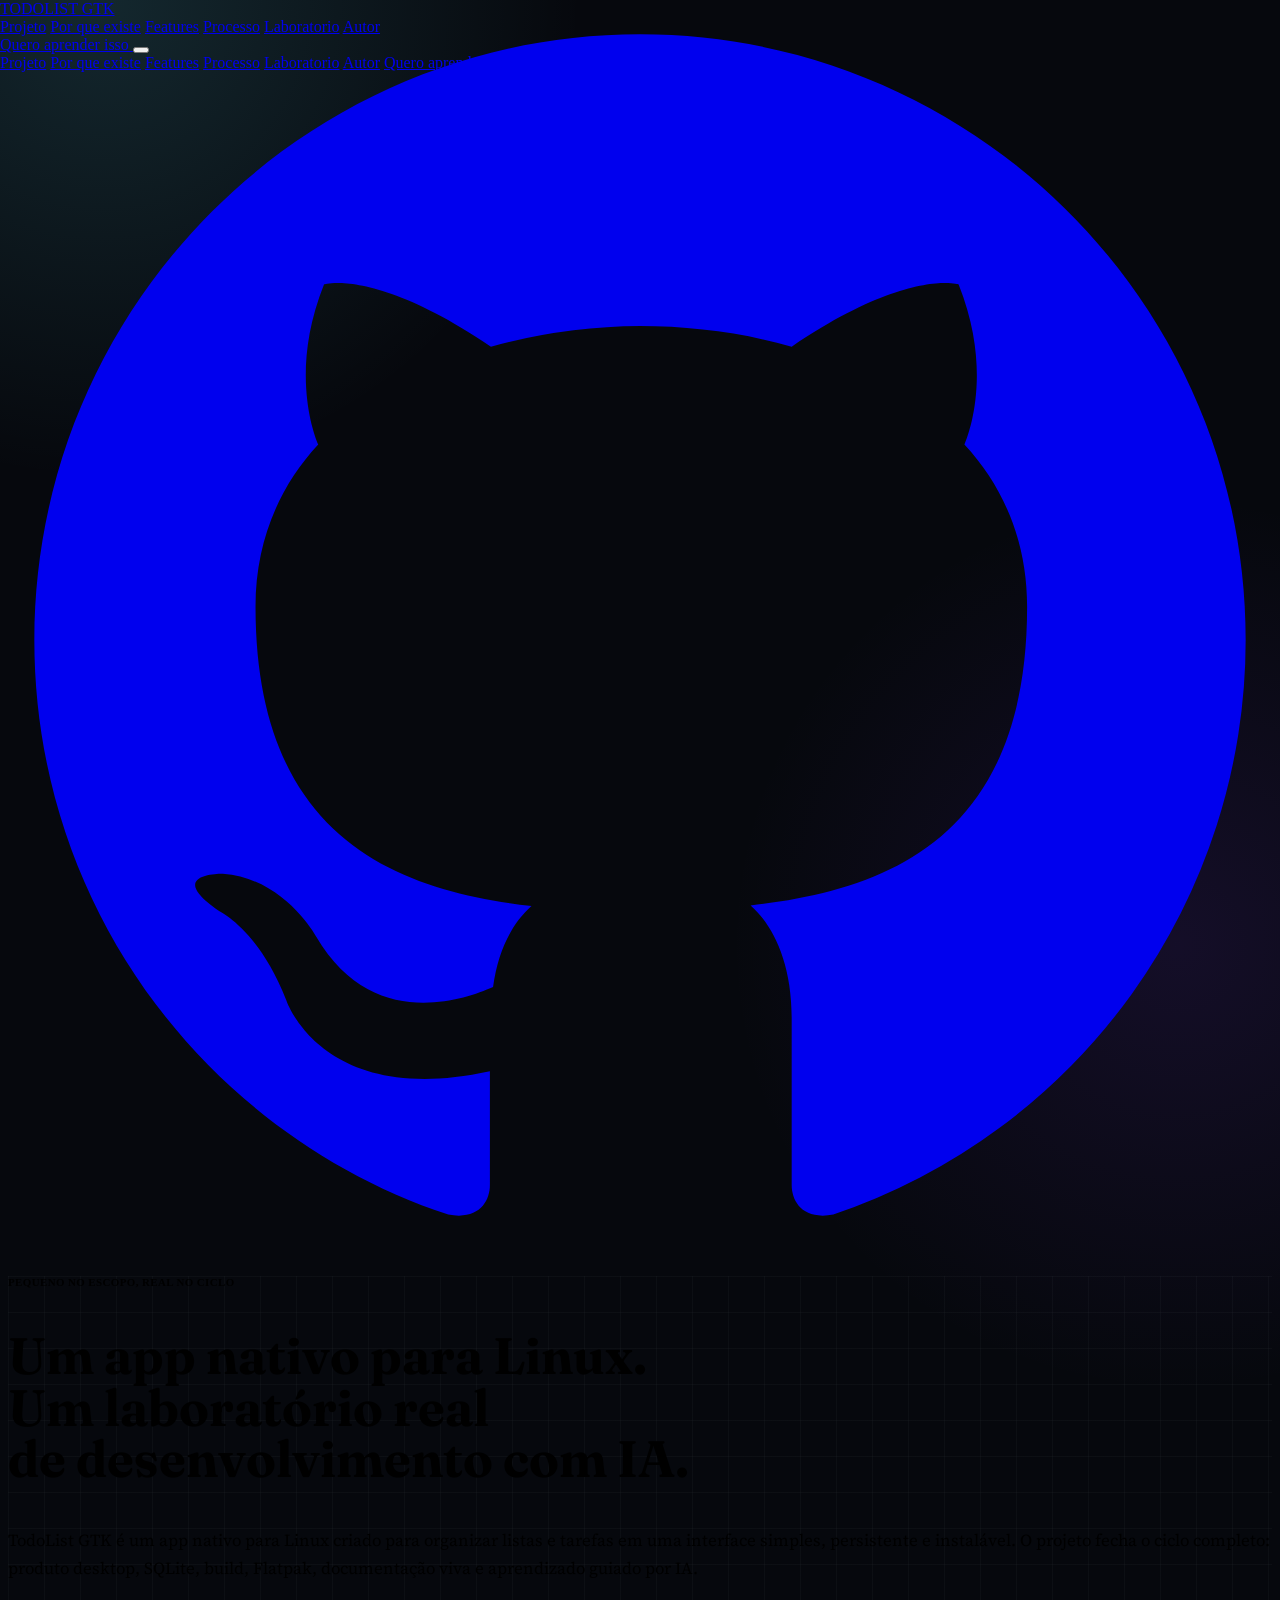
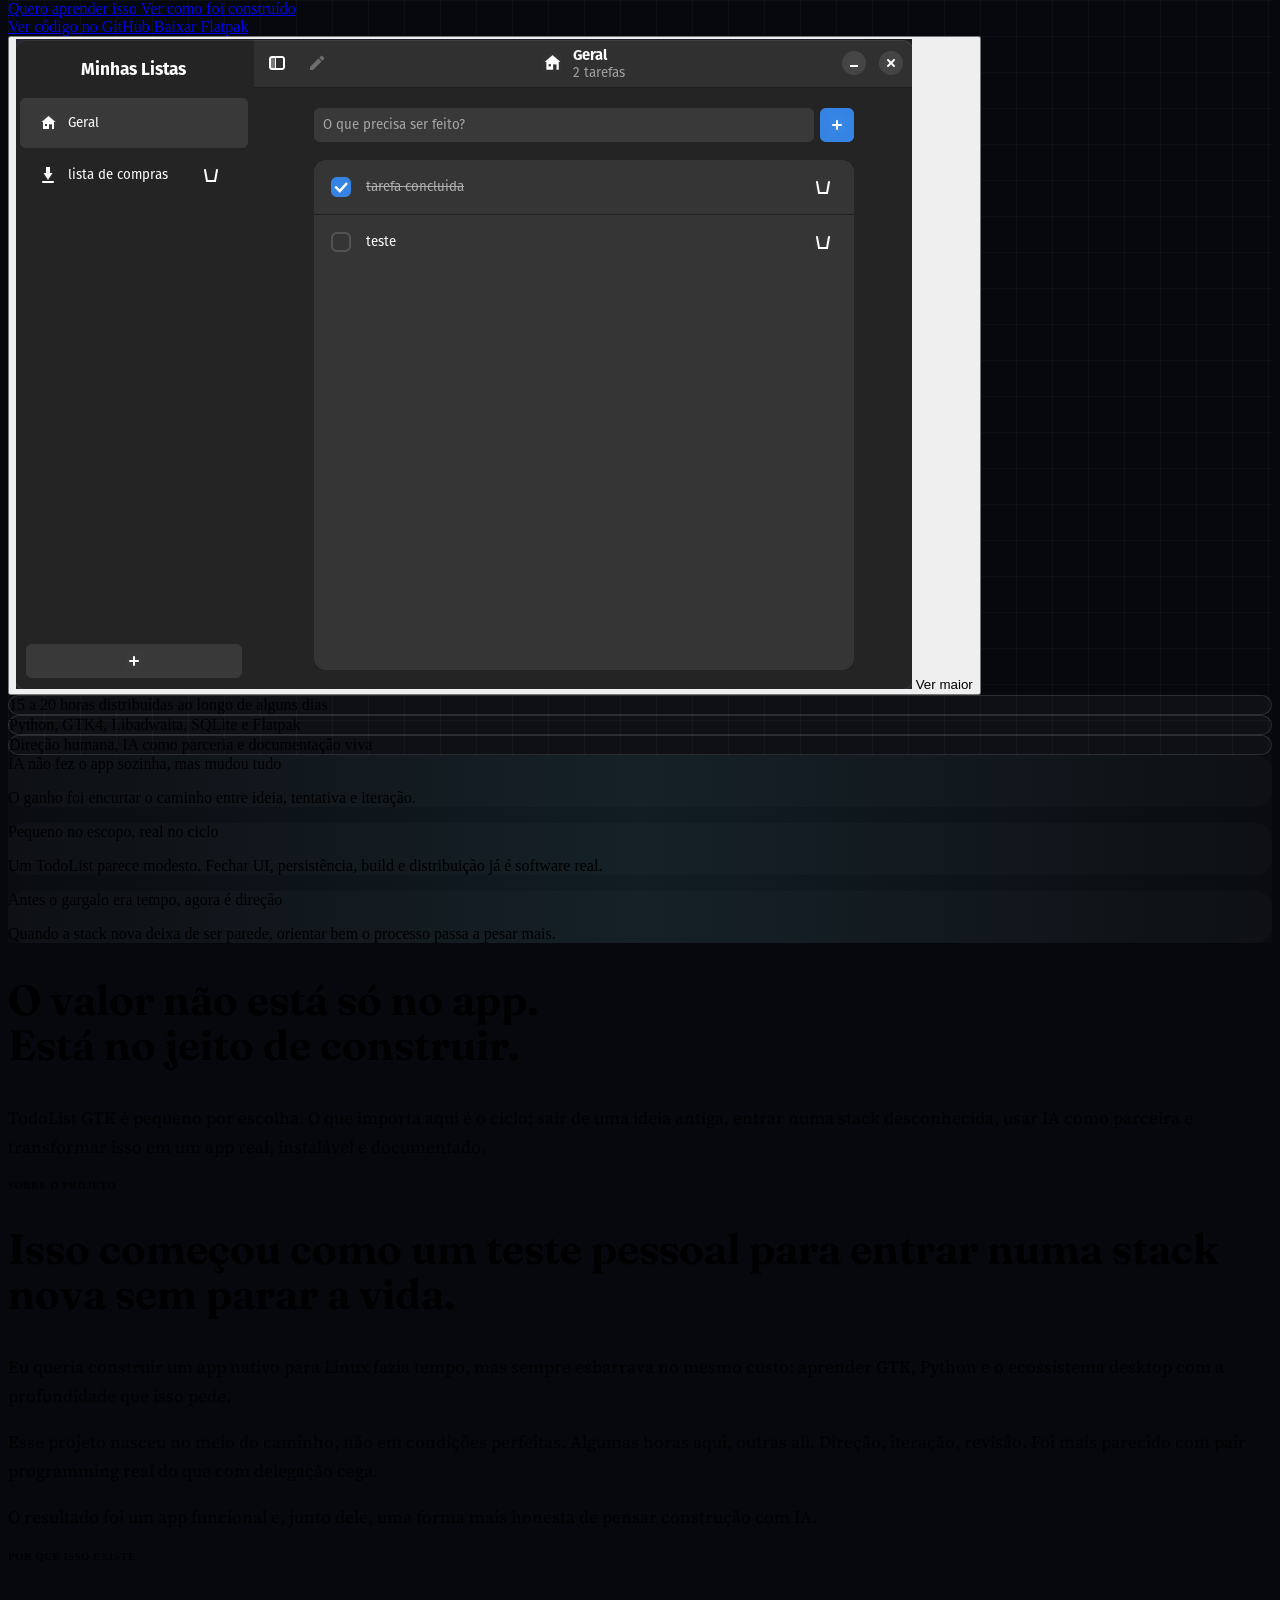
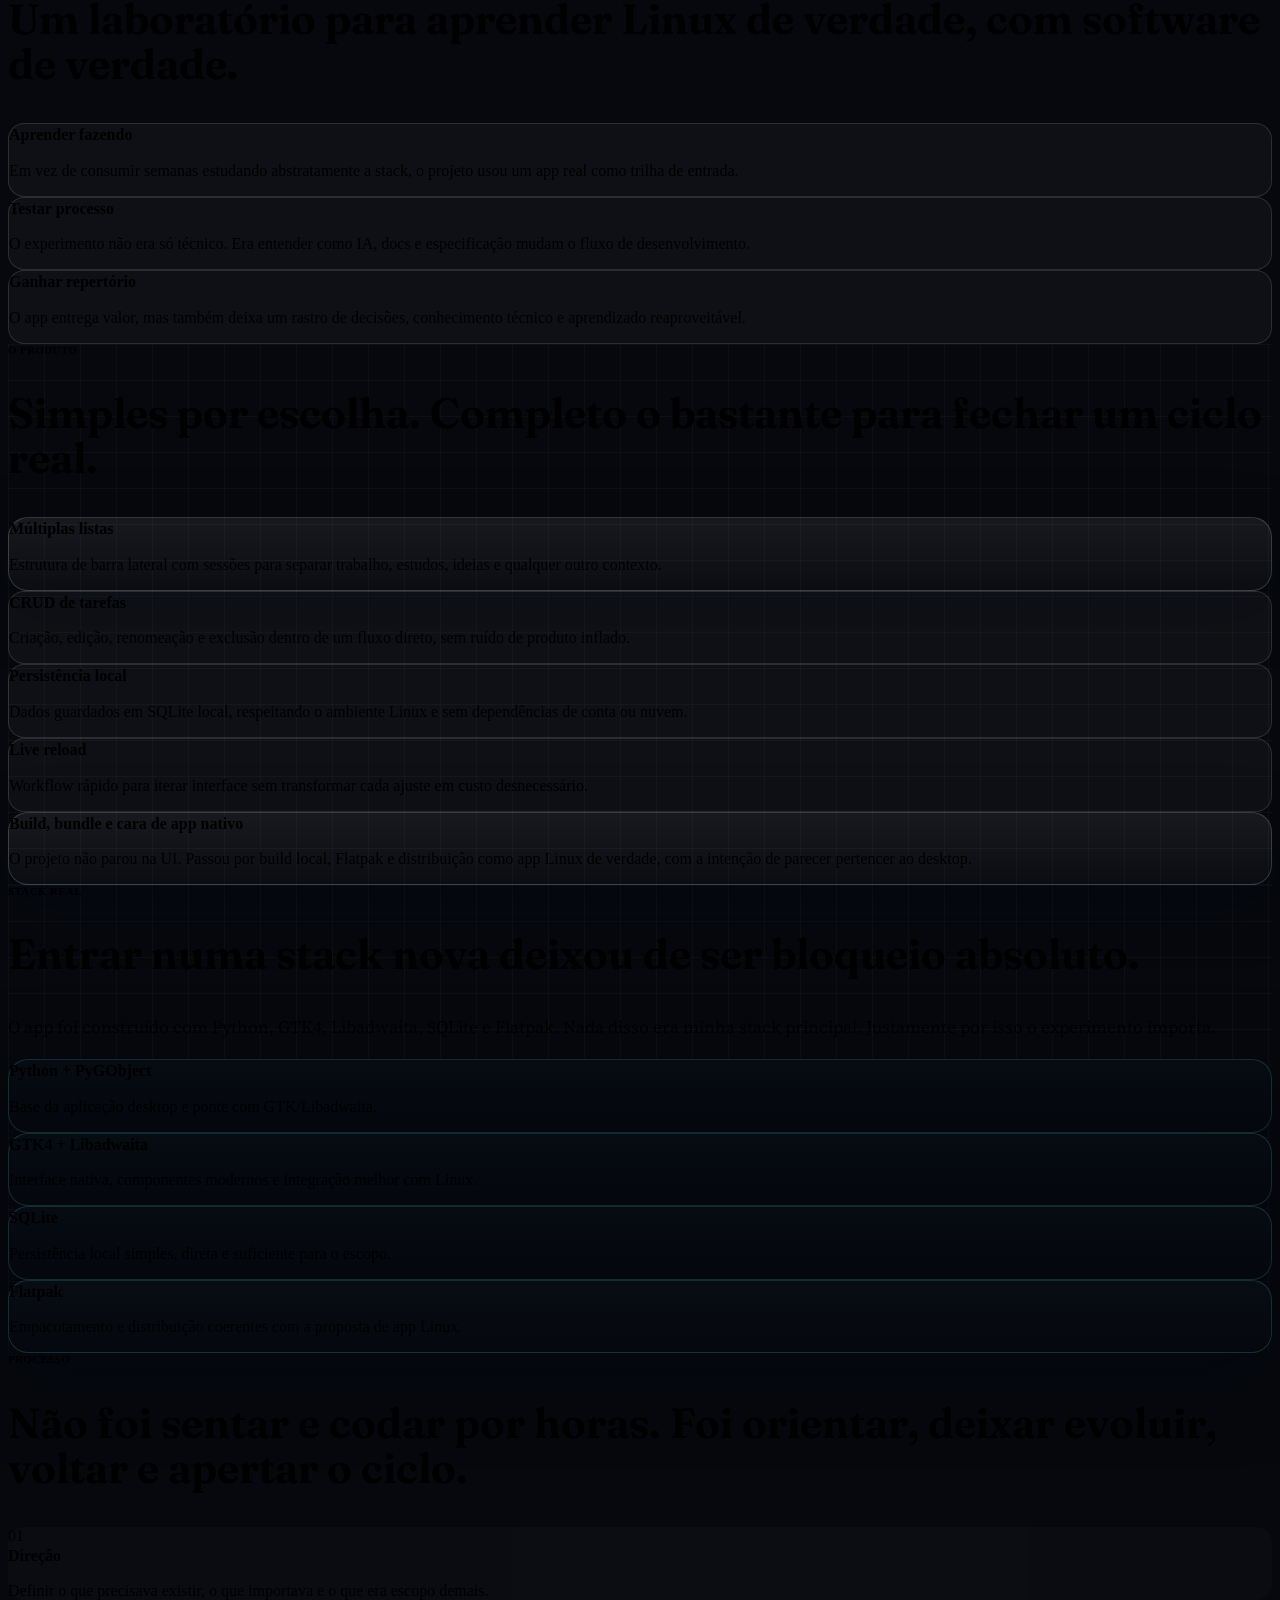
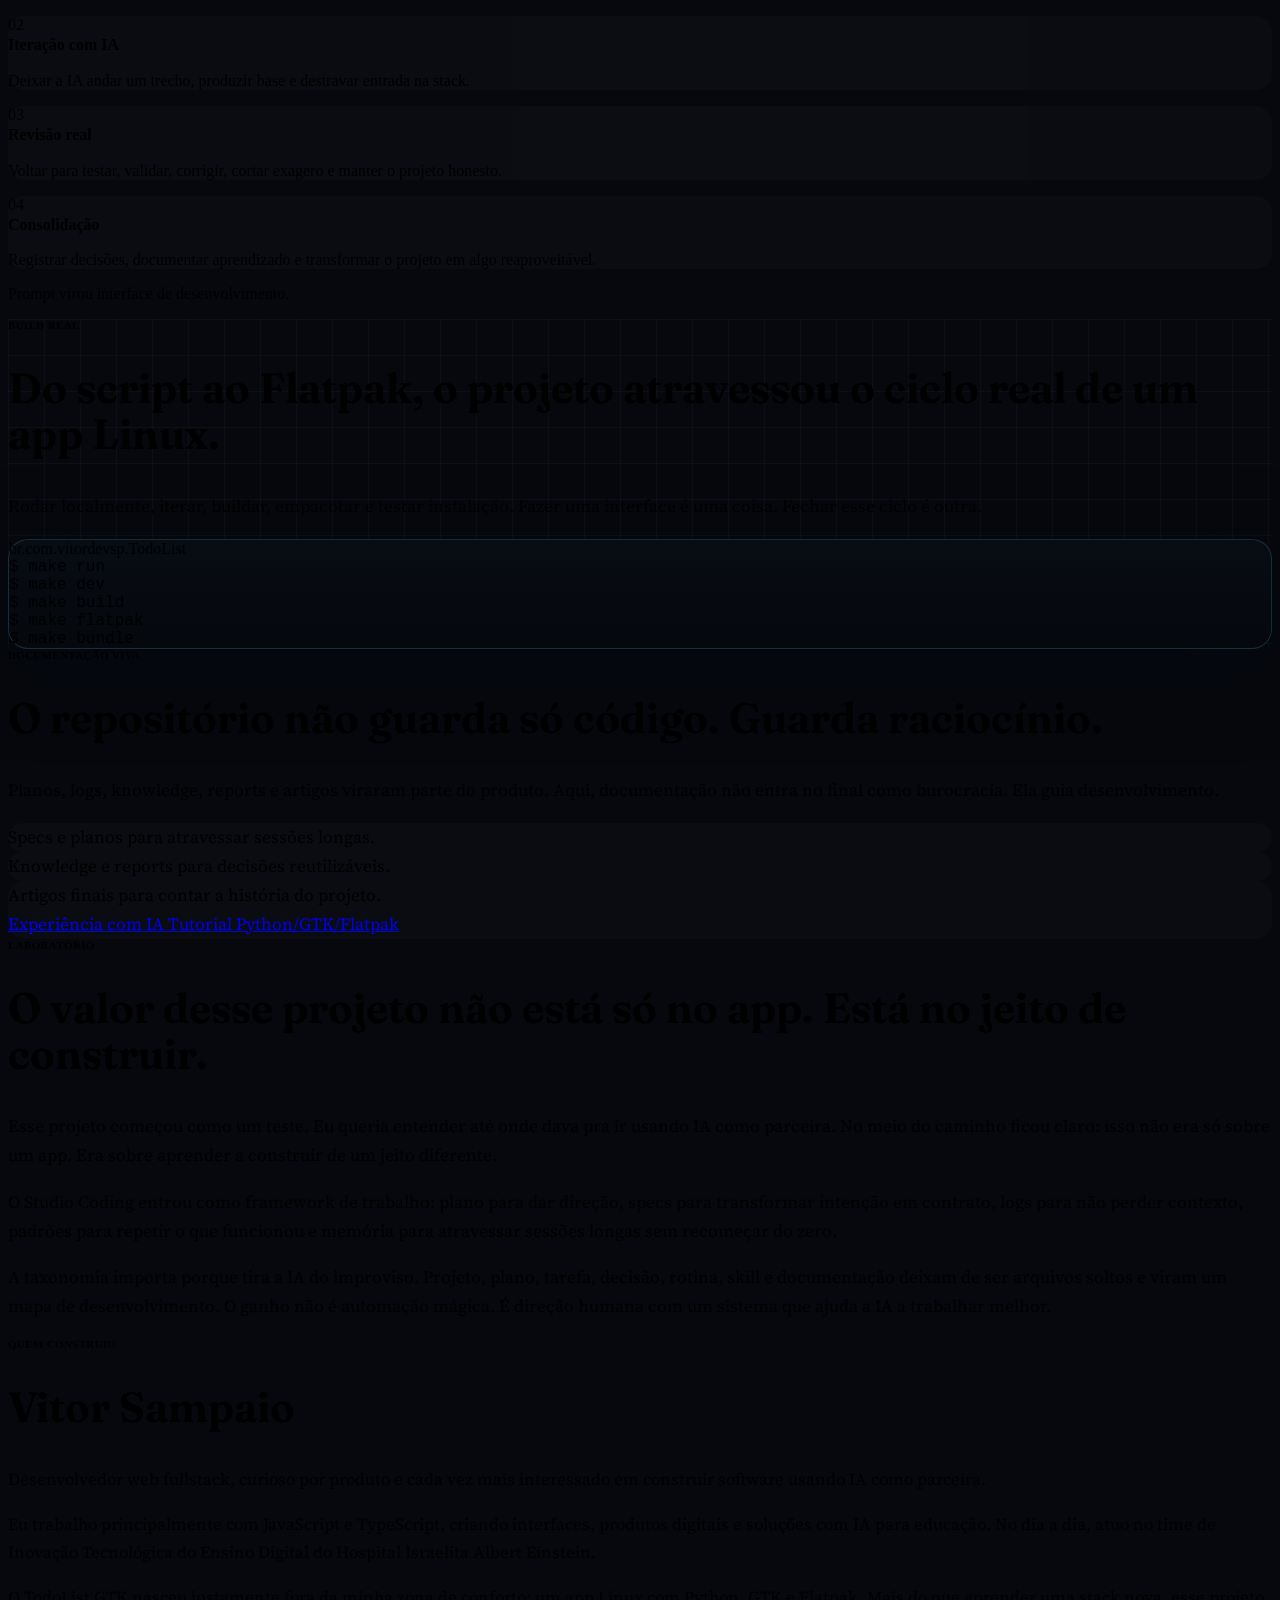
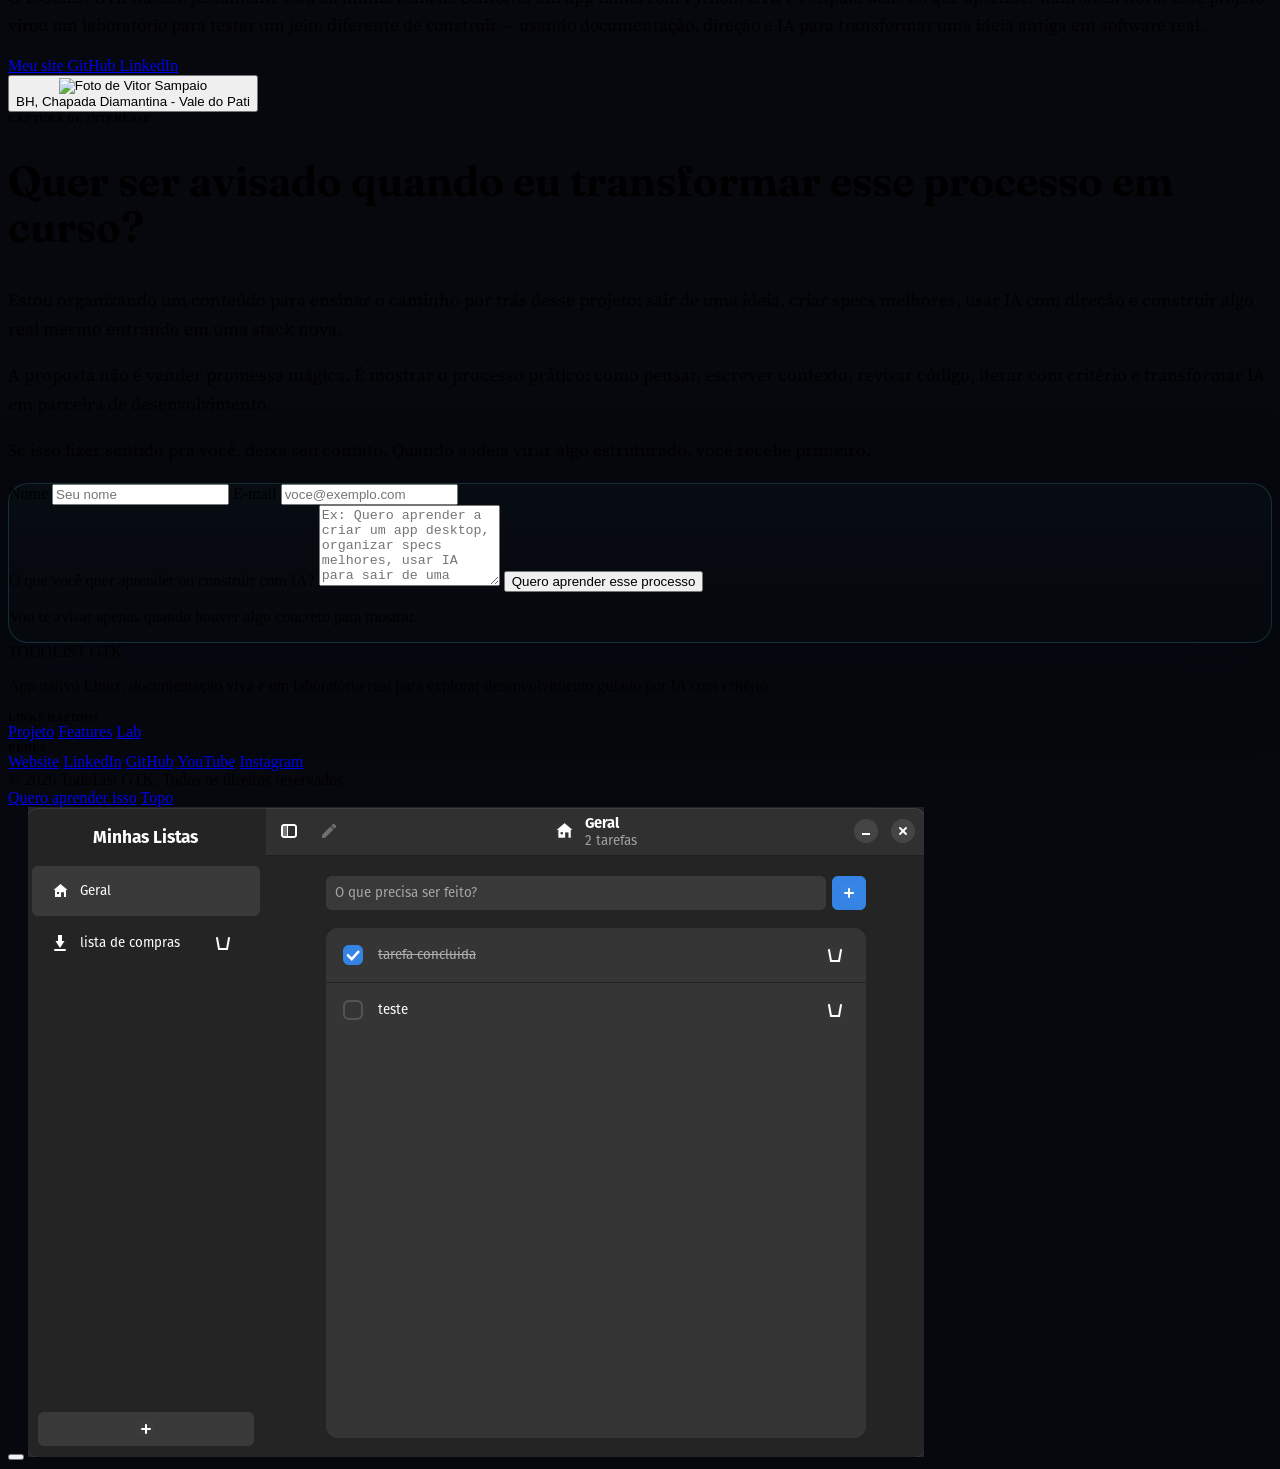
==== commit 00c373e3: "feat: adiciona GoatCounter na landing" ====
--- a/index.html
+++ b/index.html
@@ -176,26 +176,16 @@
 
 <body class="font-sans text-text antialiased selection:bg-accent/30">
   <div class="relative min-h-screen overflow-x-hidden">
-    <a
-      id="github-corner"
+    <a id="github-corner"
       class="group pointer-events-none fixed right-0 top-0 z-50 hidden h-20 w-20 overflow-hidden text-white opacity-0 transition duration-200 md:block"
-      href="https://github.com/vitordevsp/todolist-gtk"
-      target="_blank"
-      rel="noreferrer"
-      aria-label="Ver projeto no GitHub"
-    >
-      <span class="absolute right-0 top-0 h-0 w-0 border-l-[80px] border-l-transparent border-t-[80px] border-t-white/10 transition group-hover:border-t-accent/25"></span>
-      <svg
-        class="absolute right-3 top-3 h-6 w-6 transition group-hover:text-accent"
-        viewBox="0 0 24 24"
-        fill="currentColor"
-        aria-hidden="true"
-      >
-        <path
-          fill-rule="evenodd"
-          clip-rule="evenodd"
-          d="M12 .5C5.65.5.5 5.65.5 12c0 5.09 3.29 9.39 7.86 10.91.58.11.79-.25.79-.56v-2.16c-3.2.7-3.87-1.36-3.87-1.36-.52-1.34-1.28-1.69-1.28-1.69-1.05-.72.08-.7.08-.7 1.16.08 1.77 1.19 1.77 1.19 1.03 1.76 2.7 1.25 3.36.96.1-.75.4-1.25.73-1.54-2.55-.29-5.24-1.28-5.24-5.68 0-1.25.45-2.28 1.19-3.08-.12-.29-.52-1.46.11-3.04 0 0 .97-.31 3.17 1.18A11.02 11.02 0 0 1 12 6.04c.98 0 1.96.13 2.88.39 2.2-1.49 3.17-1.18 3.17-1.18.63 1.58.23 2.75.11 3.04.74.8 1.19 1.83 1.19 3.08 0 4.42-2.69 5.38-5.25 5.67.41.36.78 1.06.78 2.14v3.17c0 .31.21.67.79.56A11.51 11.51 0 0 0 23.5 12C23.5 5.65 18.35.5 12 .5Z"
-        />
+      href="https://github.com/vitordevsp/todolist-gtk" target="_blank" rel="noreferrer"
+      aria-label="Ver projeto no GitHub" data-track-event="github_click">
+      <span
+        class="absolute right-0 top-0 h-0 w-0 border-l-[80px] border-l-transparent border-t-[80px] border-t-white/10 transition group-hover:border-t-accent/25"></span>
+      <svg class="absolute right-3 top-3 h-6 w-6 transition group-hover:text-accent" viewBox="0 0 24 24"
+        fill="currentColor" aria-hidden="true">
+        <path fill-rule="evenodd" clip-rule="evenodd"
+          d="M12 .5C5.65.5.5 5.65.5 12c0 5.09 3.29 9.39 7.86 10.91.58.11.79-.25.79-.56v-2.16c-3.2.7-3.87-1.36-3.87-1.36-.52-1.34-1.28-1.69-1.28-1.69-1.05-.72.08-.7.08-.7 1.16.08 1.77 1.19 1.77 1.19 1.03 1.76 2.7 1.25 3.36.96.1-.75.4-1.25.73-1.54-2.55-.29-5.24-1.28-5.24-5.68 0-1.25.45-2.28 1.19-3.08-.12-.29-.52-1.46.11-3.04 0 0 .97-.31 3.17 1.18A11.02 11.02 0 0 1 12 6.04c.98 0 1.96.13 2.88.39 2.2-1.49 3.17-1.18 3.17-1.18.63 1.58.23 2.75.11 3.04.74.8 1.19 1.83 1.19 3.08 0 4.42-2.69 5.38-5.25 5.67.41.36.78 1.06.78 2.14v3.17c0 .31.21.67.79.56A11.51 11.51 0 0 0 23.5 12C23.5 5.65 18.35.5 12 .5Z" />
       </svg>
     </a>
 
@@ -280,13 +270,13 @@
             </div>
             <div class="mt-4 flex flex-col gap-3 sm:flex-row sm:flex-wrap">
               <a class="group inline-flex items-center justify-center gap-2 rounded-full border border-white/20 bg-white/[0.04] px-5 py-3 text-sm font-semibold text-white transition duration-200 hover:border-white/35 hover:bg-white/[0.08]"
-                href="https://github.com/vitordevsp/todolist-gtk" target="_blank" rel="noreferrer">
+                href="https://github.com/vitordevsp/todolist-gtk" target="_blank" rel="noreferrer"
+                data-track-event="github_click">
                 <i data-lucide="code-2" class="h-4 w-4 text-accent transition group-hover:text-white"></i>
                 Ver código no GitHub
               </a>
               <a class="group inline-flex items-center justify-center gap-2 rounded-full border border-accent/30 bg-gradient-to-r from-accent/15 to-glow/20 px-5 py-3 text-sm font-semibold text-white transition duration-200 hover:border-accent/50 hover:from-accent/20 hover:to-glow/30"
-                href="#build"
-                data-flatpak-download>
+                href="#build" data-flatpak-download data-track-event="flatpak_download_click">
                 <i data-lucide="download" class="h-4 w-4 text-accent transition group-hover:text-white"></i>
                 Baixar Flatpak
               </a>
@@ -295,9 +285,7 @@
 
           <div data-reveal class="relative z-10">
             <div class="absolute -right-8 top-8 h-52 w-52 rounded-full bg-accent/14 blur-3xl"></div>
-            <button id="hero-image-trigger" type="button"
-              data-lightbox-trigger
-              data-lightbox-src="./public/image.png"
+            <button id="hero-image-trigger" type="button" data-lightbox-trigger data-lightbox-src="./public/image.png"
               data-lightbox-alt="Captura ampliada do aplicativo TodoList GTK em execução no Linux"
               class="group relative block w-full overflow-hidden rounded-xl bg-white/[0.03] p-2 text-left shadow-card transition duration-200 hover:bg-white/[0.05]"
               aria-label="Ampliar imagem do TodoList GTK">
@@ -568,7 +556,19 @@
               </div>
               <div class="card-ghost p-5 text-sm leading-7 text-muted">Knowledge e reports para decisões reutilizáveis.
               </div>
-              <div class="card-ghost p-5 text-sm leading-7 text-muted">Artigos finais para contar a história do projeto.
+              <div class="card-ghost p-5 text-sm leading-7 text-muted">
+                Artigos finais para contar a história do projeto.
+                <div class="mt-4 space-y-2 font-sans text-sm font-semibold leading-6">
+                  <a class="block text-slate-200 transition hover:text-accent"
+                    href="./docs/articles/experiencia-desenvolvimento-ia-sem-dominar-stack.md"
+                    data-track-event="article_experience_click">
+                    Experiência com IA
+                  </a>
+                  <a class="block text-slate-200 transition hover:text-accent"
+                    href="./docs/articles/linux-gtk-flatpak-com-ia.md" data-track-event="article_technical_click">
+                    Tutorial Python/GTK/Flatpak
+                  </a>
+                </div>
               </div>
             </div>
           </div>
@@ -623,30 +623,18 @@
               </p>
             </div>
             <div class="mt-9 flex flex-col gap-3 sm:flex-row sm:flex-wrap">
-              <a
-                class="inline-flex items-center justify-center gap-2 rounded-full bg-white/[0.04] px-5 py-3 text-sm font-semibold text-white transition hover:bg-white/[0.08]"
-                href="https://www.vitorsampaio.com.br/"
-                target="_blank"
-                rel="noreferrer"
-              >
+              <a class="inline-flex items-center justify-center gap-2 rounded-full bg-white/[0.04] px-5 py-3 text-sm font-semibold text-white transition hover:bg-white/[0.08]"
+                href="https://www.vitorsampaio.com.br/" target="_blank" rel="noreferrer">
                 <i data-lucide="globe" class="h-4 w-4 text-accent"></i>
                 Meu site
               </a>
-              <a
-                class="inline-flex items-center justify-center gap-2 rounded-full bg-white/[0.04] px-5 py-3 text-sm font-semibold text-white transition hover:bg-white/[0.08]"
-                href="https://github.com/vitordevsp"
-                target="_blank"
-                rel="noreferrer"
-              >
+              <a class="inline-flex items-center justify-center gap-2 rounded-full bg-white/[0.04] px-5 py-3 text-sm font-semibold text-white transition hover:bg-white/[0.08]"
+                href="https://github.com/vitordevsp" target="_blank" rel="noreferrer">
                 <i data-lucide="code-2" class="h-4 w-4 text-accent"></i>
                 GitHub
               </a>
-              <a
-                class="inline-flex items-center justify-center gap-2 rounded-full bg-white/[0.04] px-5 py-3 text-sm font-semibold text-white transition hover:bg-white/[0.08]"
-                href="https://www.linkedin.com/in/vitordevsp"
-                target="_blank"
-                rel="noreferrer"
-              >
+              <a class="inline-flex items-center justify-center gap-2 rounded-full bg-white/[0.04] px-5 py-3 text-sm font-semibold text-white transition hover:bg-white/[0.08]"
+                href="https://www.linkedin.com/in/vitordevsp" target="_blank" rel="noreferrer">
                 <i data-lucide="user-round" class="h-4 w-4 text-accent"></i>
                 LinkedIn
               </a>
@@ -657,22 +645,15 @@
             <div class="absolute -inset-6 rounded-[2.5rem] bg-accent/10 blur-3xl"></div>
             <div class="relative overflow-hidden rounded-[2.25rem] bg-panelDeep p-3 shadow-card">
               <div class="relative aspect-[9/16] overflow-hidden rounded-[1.75rem] bg-black">
-                <button
-                  type="button"
-                  data-lightbox-trigger
-                  data-lightbox-src="./public/vitor-sampaio.jpg"
-                  data-lightbox-alt="Foto ampliada de Vitor Sampaio"
-                  class="group block h-full w-full"
-                  aria-label="Ampliar foto de Vitor Sampaio"
-                >
-                  <img
-                    src="./public/vitor-sampaio.jpg"
-                    alt="Foto de Vitor Sampaio"
+                <button type="button" data-lightbox-trigger data-lightbox-src="./public/vitor-sampaio.jpg"
+                  data-lightbox-alt="Foto ampliada de Vitor Sampaio" class="group block h-full w-full"
+                  aria-label="Ampliar foto de Vitor Sampaio">
+                  <img src="./public/vitor-sampaio.jpg" alt="Foto de Vitor Sampaio"
                     class="h-full w-full object-cover transition duration-200 group-hover:scale-[1.015]"
-                    loading="lazy"
-                  />
+                    loading="lazy" />
                   <div class="absolute inset-x-4 bottom-4 flex justify-center">
-                    <span class="rounded-full bg-black/60 px-4 py-2 text-center text-xs font-semibold text-slate-100 backdrop-blur-md">
+                    <span
+                      class="rounded-full bg-black/60 px-4 py-2 text-center text-xs font-semibold text-slate-100 backdrop-blur-md">
                       BH, Chapada Diamantina - Vale do Pati
                     </span>
                   </div>
@@ -802,20 +783,33 @@
         aria-label="Fechar imagem ampliada">
         <i data-lucide="x" class="h-5 w-5"></i>
       </button>
-      <img id="image-lightbox-content" src="./public/image.png" alt="Captura ampliada do aplicativo TodoList GTK em execução no Linux"
+      <img id="image-lightbox-content" src="./public/image.png"
+        alt="Captura ampliada do aplicativo TodoList GTK em execução no Linux"
         class="max-h-[88vh] w-full max-w-6xl rounded-xl object-contain shadow-card" />
     </div>
 
-    <div
-      id="toast"
+    <div id="toast"
       class="pointer-events-none fixed right-5 top-5 z-50 hidden max-w-sm rounded-2xl bg-panelDeep px-5 py-4 text-sm font-medium text-white opacity-0 shadow-card transition duration-300 ease-out -translate-y-3"
-      role="status"
-      aria-live="polite"
-    ></div>
+      role="status" aria-live="polite"></div>
   </div>
 
   <script src="https://unpkg.com/lucide@latest"></script>
   <script src="./public/script.js"></script>
+  <script>
+    const GOATCOUNTER_CODE = "vitordevsp";
+
+    try {
+      if (GOATCOUNTER_CODE) {
+        const goatcounterScript = document.createElement("script");
+        goatcounterScript.async = true;
+        goatcounterScript.src = "//gc.zgo.at/count.js";
+        goatcounterScript.dataset.goatcounter = `https://${GOATCOUNTER_CODE}.goatcounter.com/count`;
+        document.body.appendChild(goatcounterScript);
+      }
+    } catch {
+      // Analytics must never block the page.
+    }
+  </script>
 </body>
 
 </html>
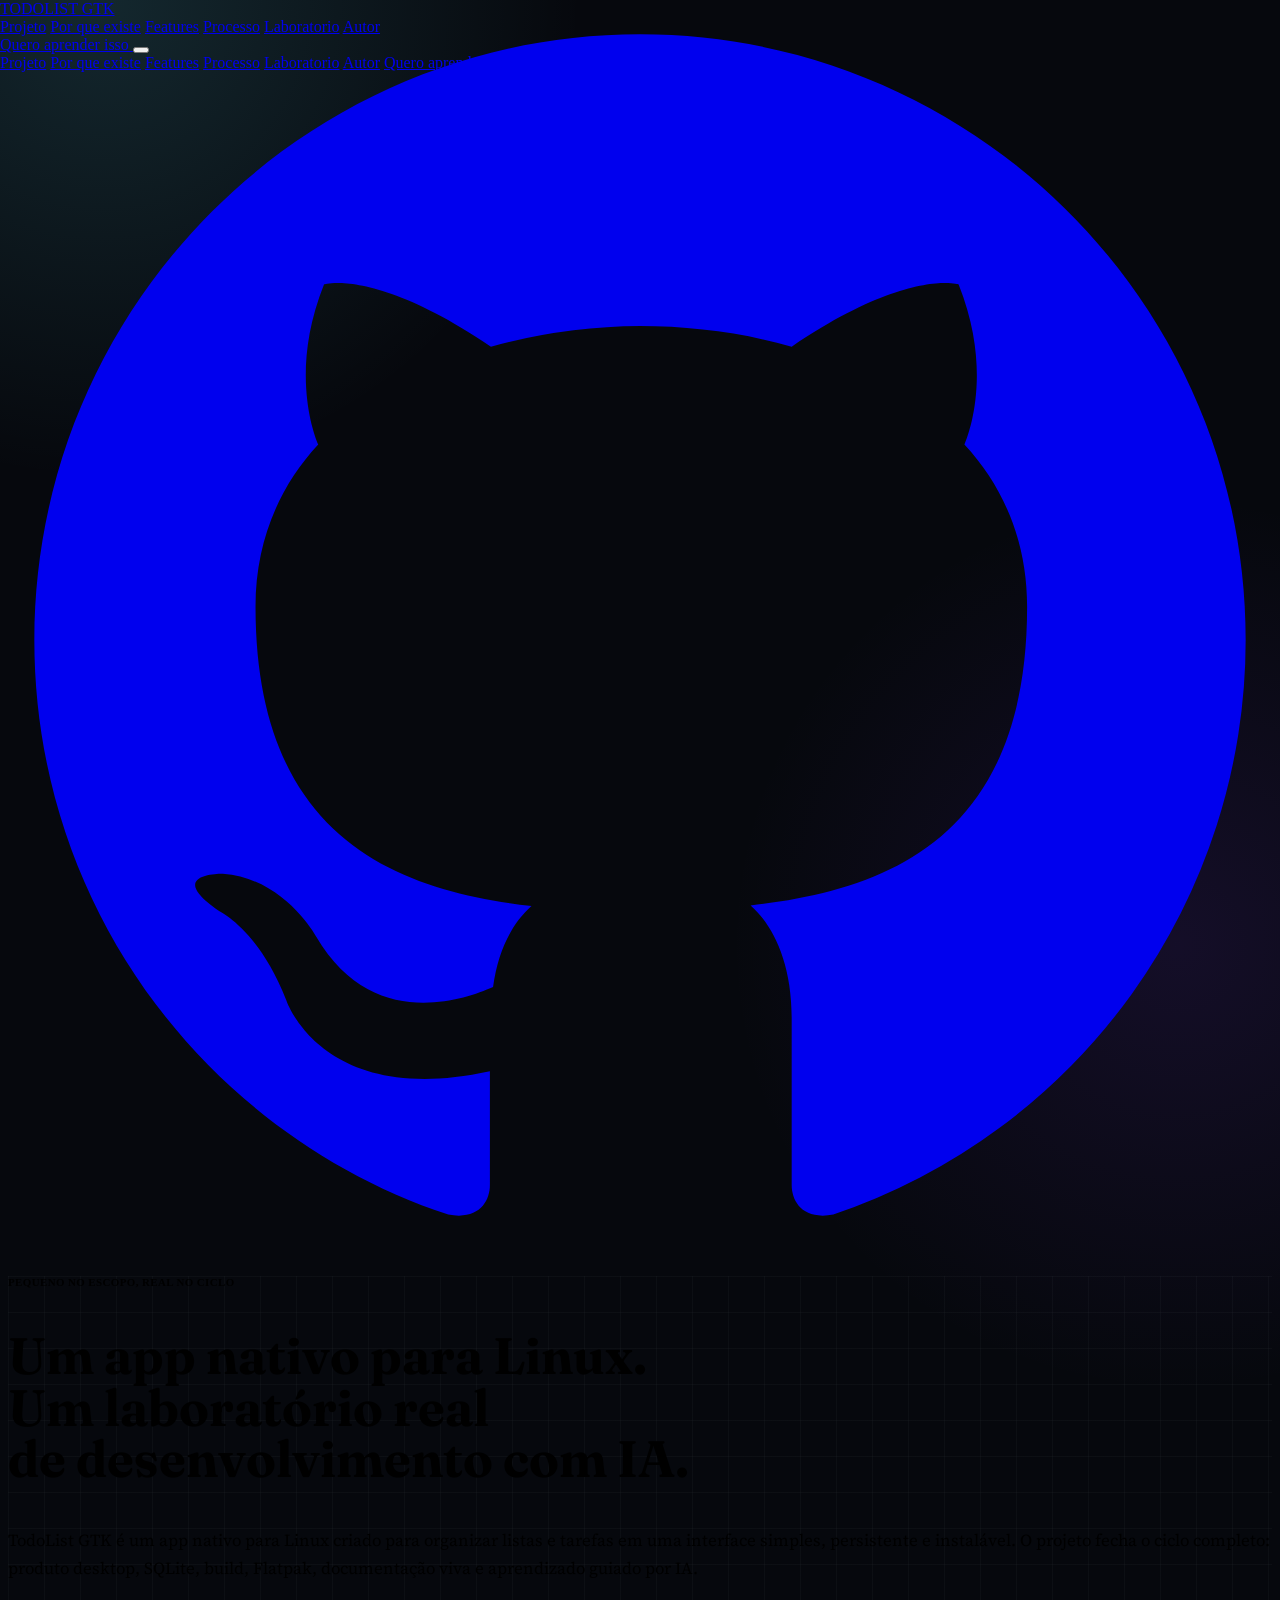
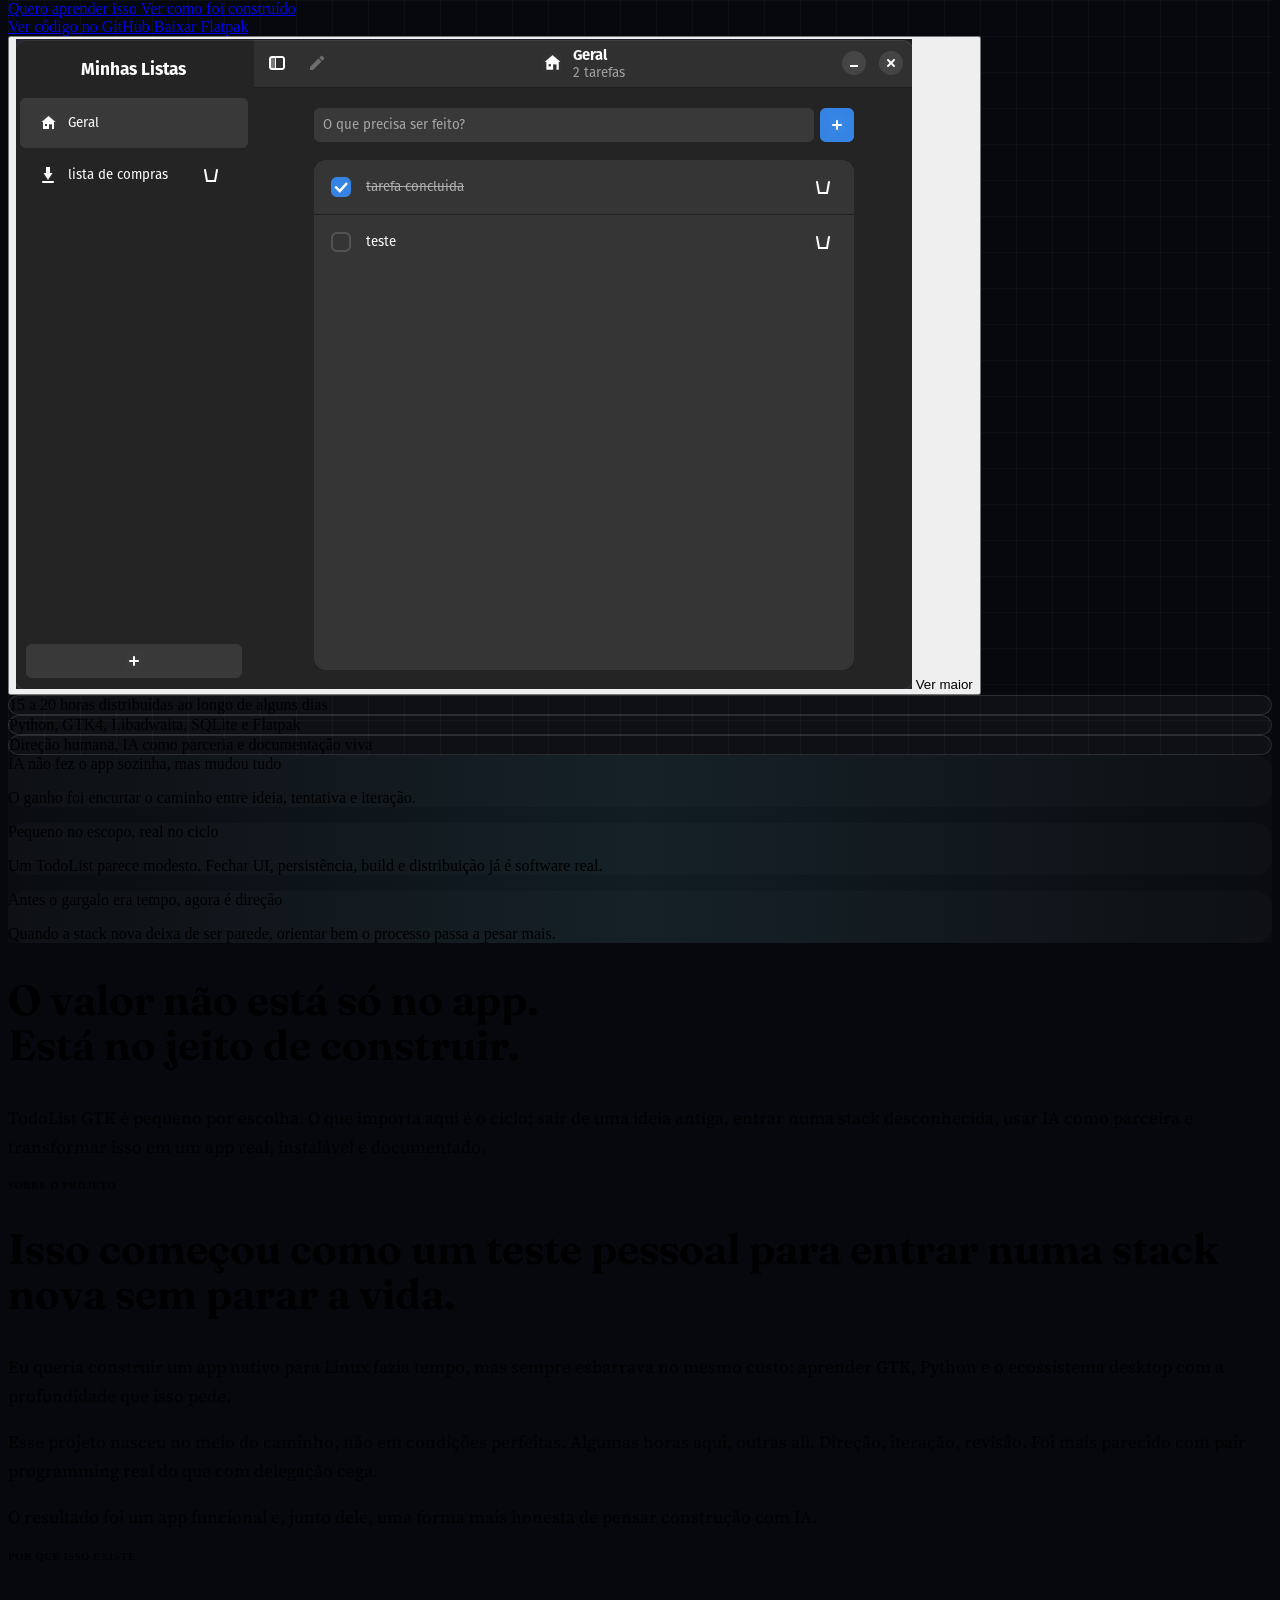
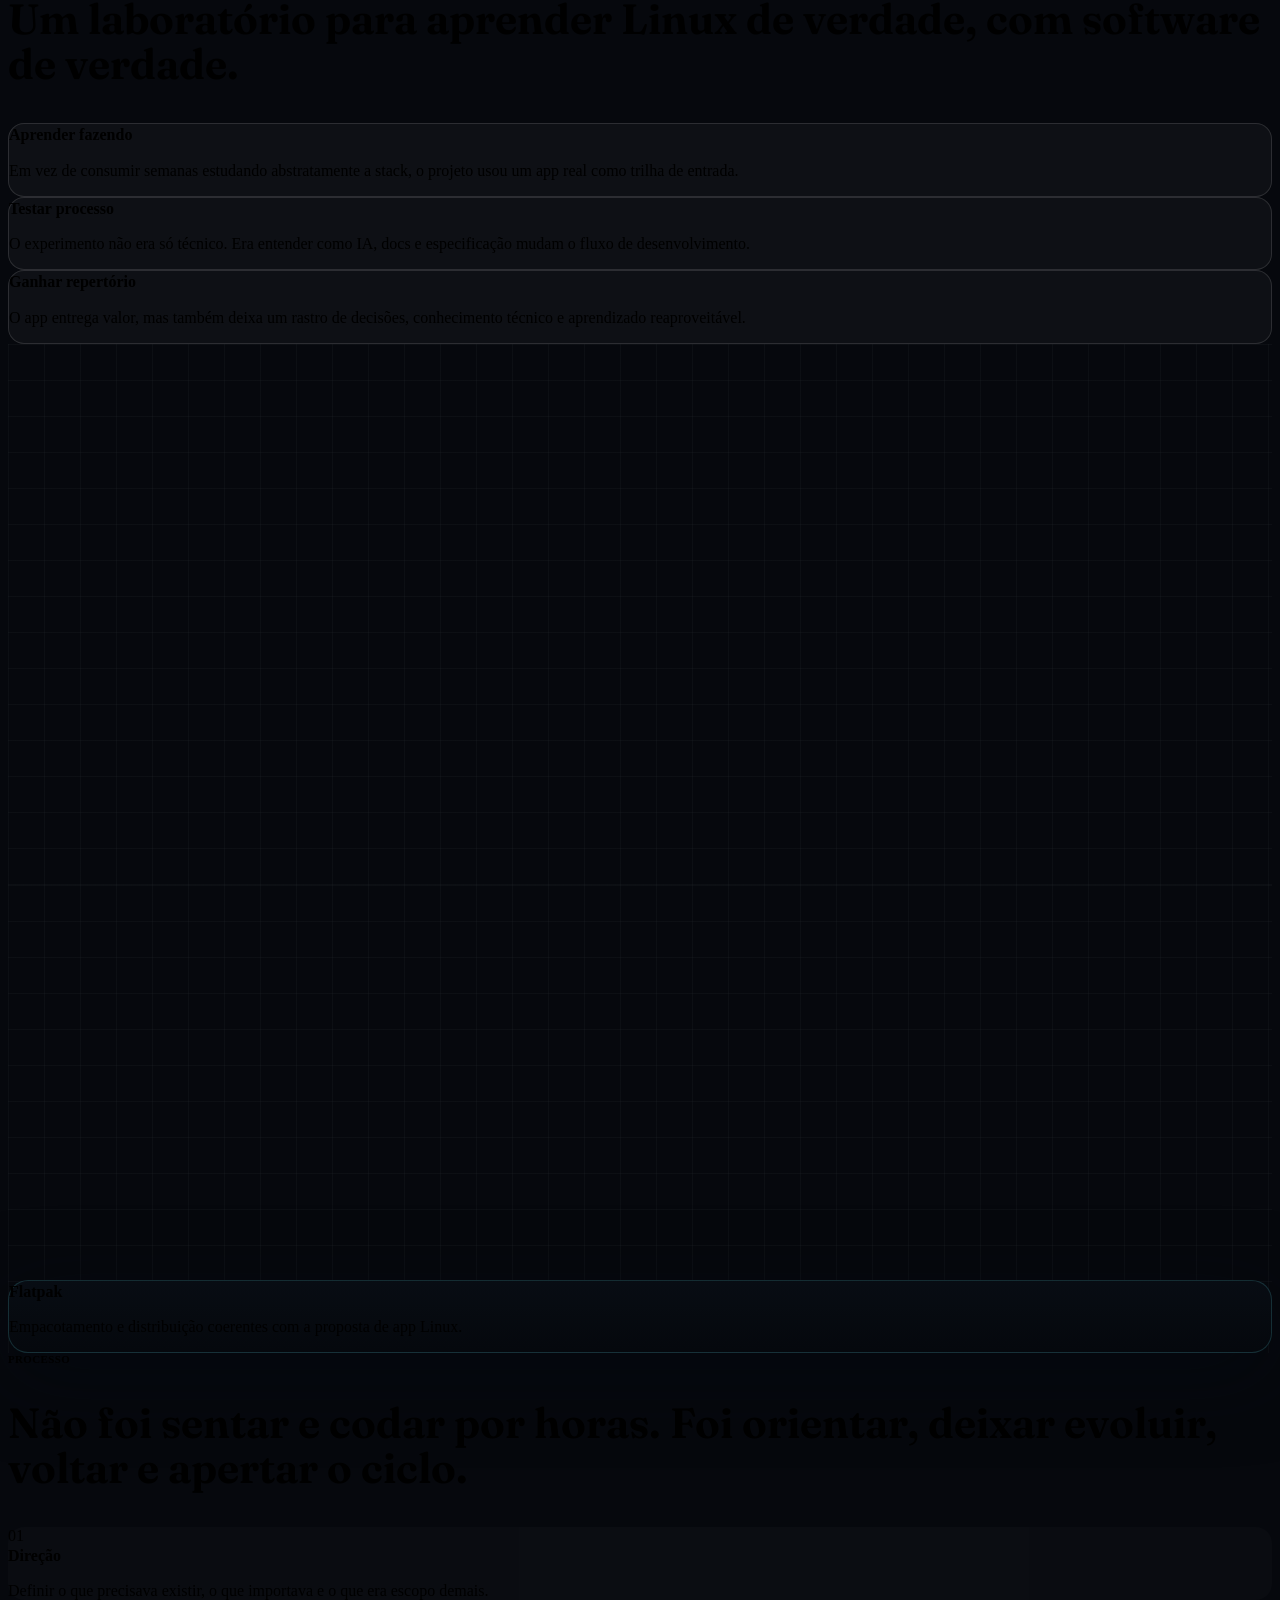
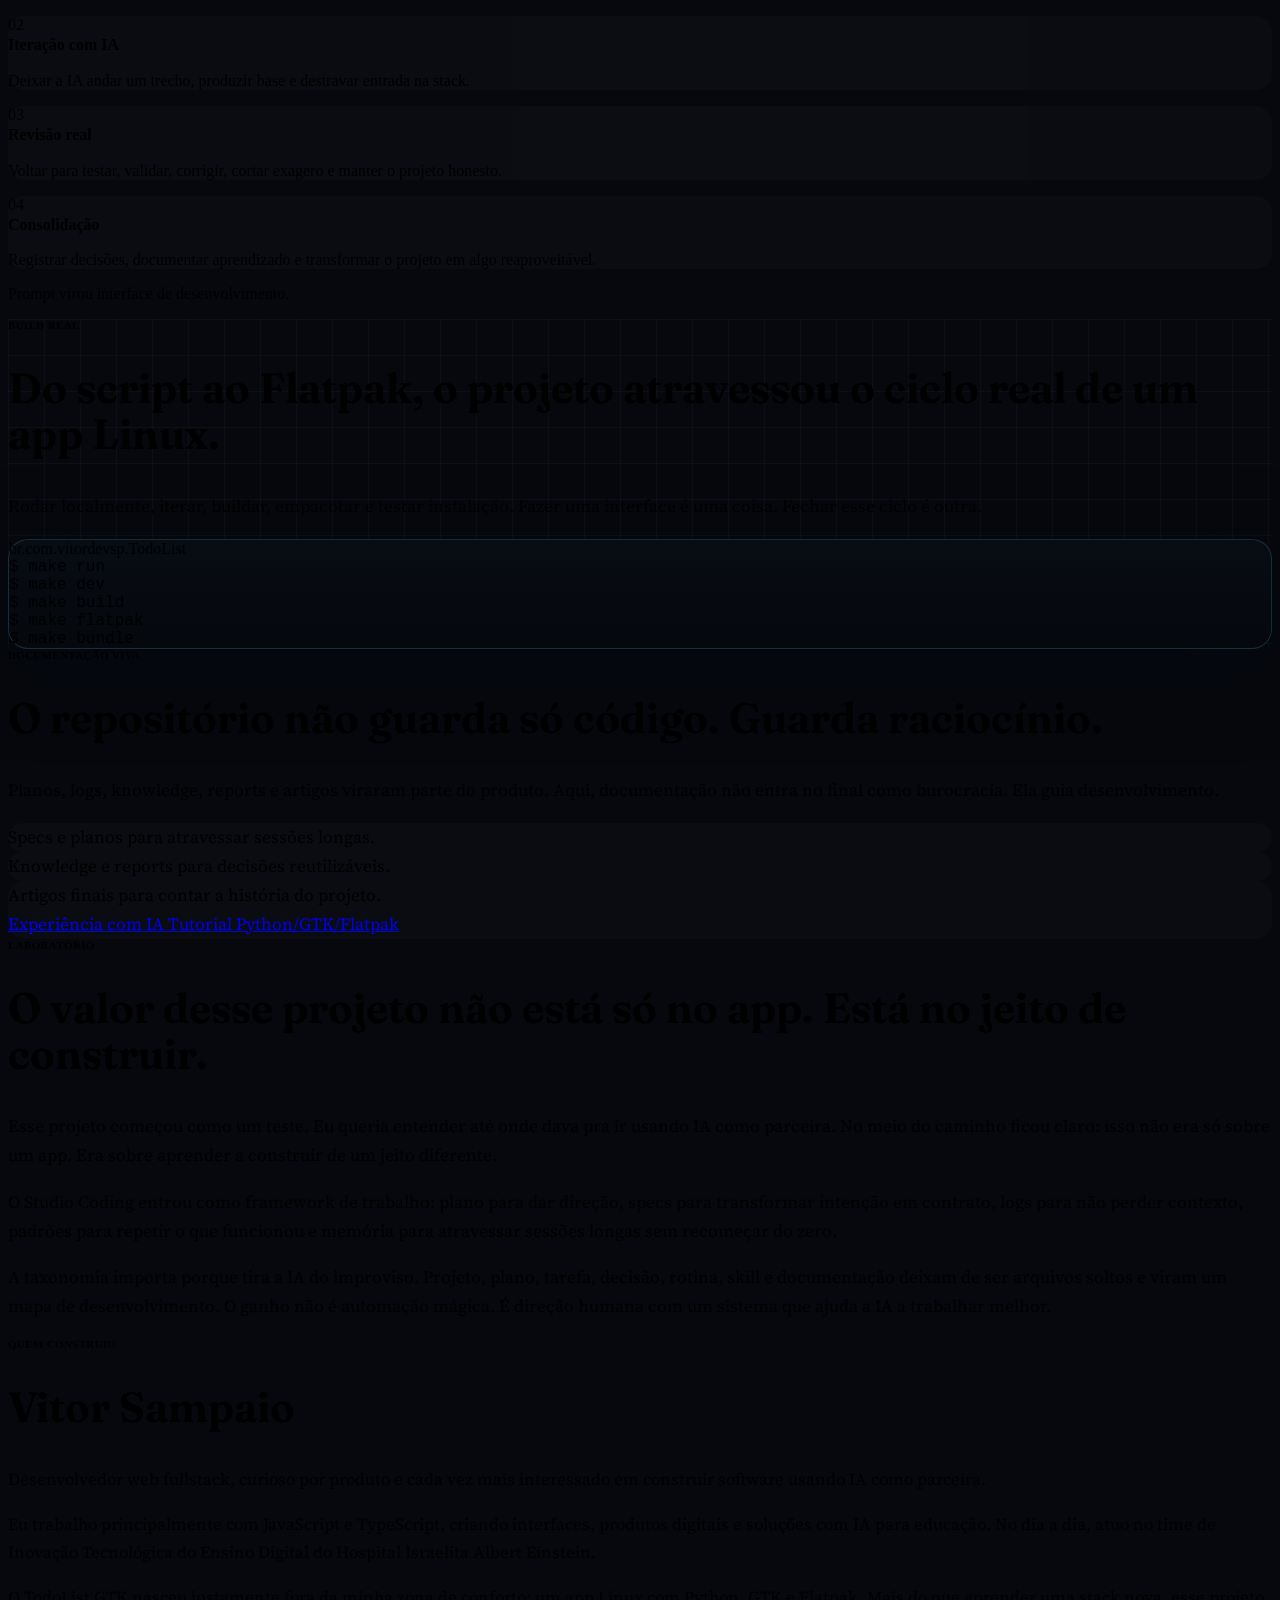
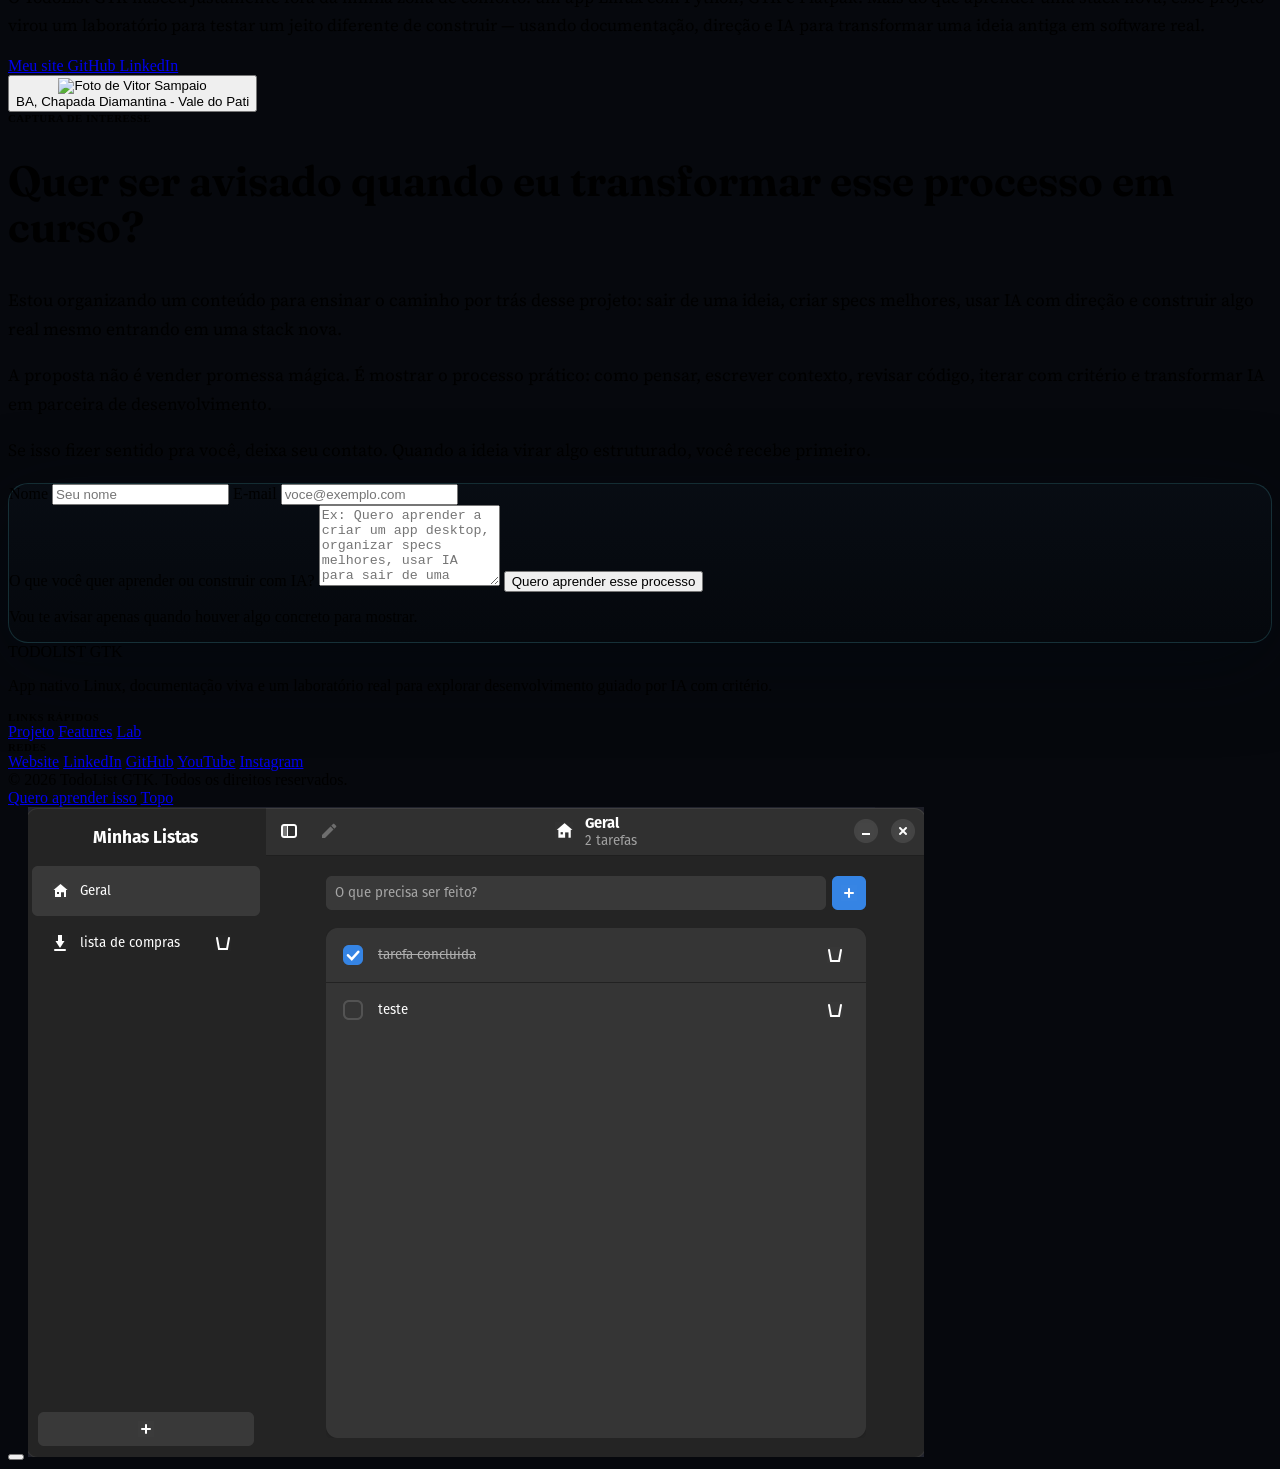
==== commit ba516318: "fix: ajusta nome do estado da foto" ====
--- a/index.html
+++ b/index.html
@@ -654,7 +654,7 @@
                   <div class="absolute inset-x-4 bottom-4 flex justify-center">
                     <span
                       class="rounded-full bg-black/60 px-4 py-2 text-center text-xs font-semibold text-slate-100 backdrop-blur-md">
-                      BH, Chapada Diamantina - Vale do Pati
+                      BA, Chapada Diamantina - Vale do Pati
                     </span>
                   </div>
                 </button>
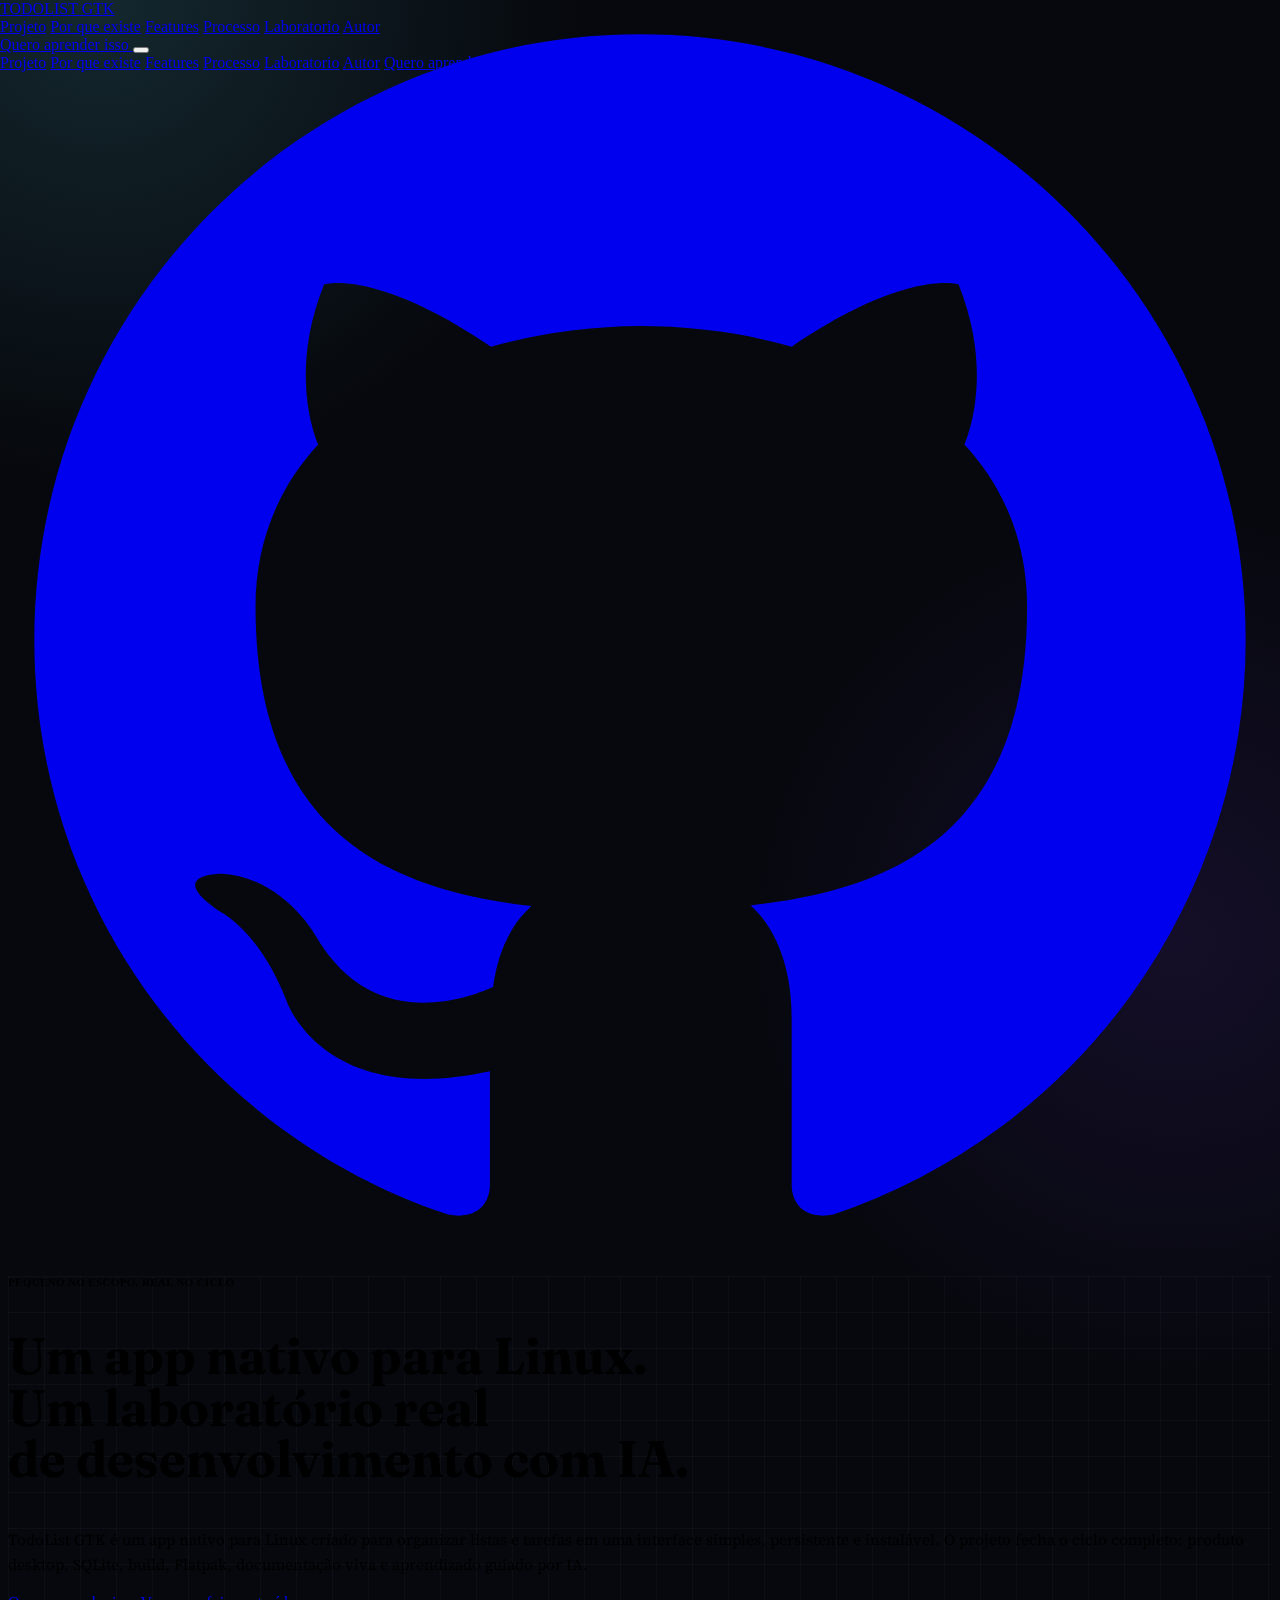
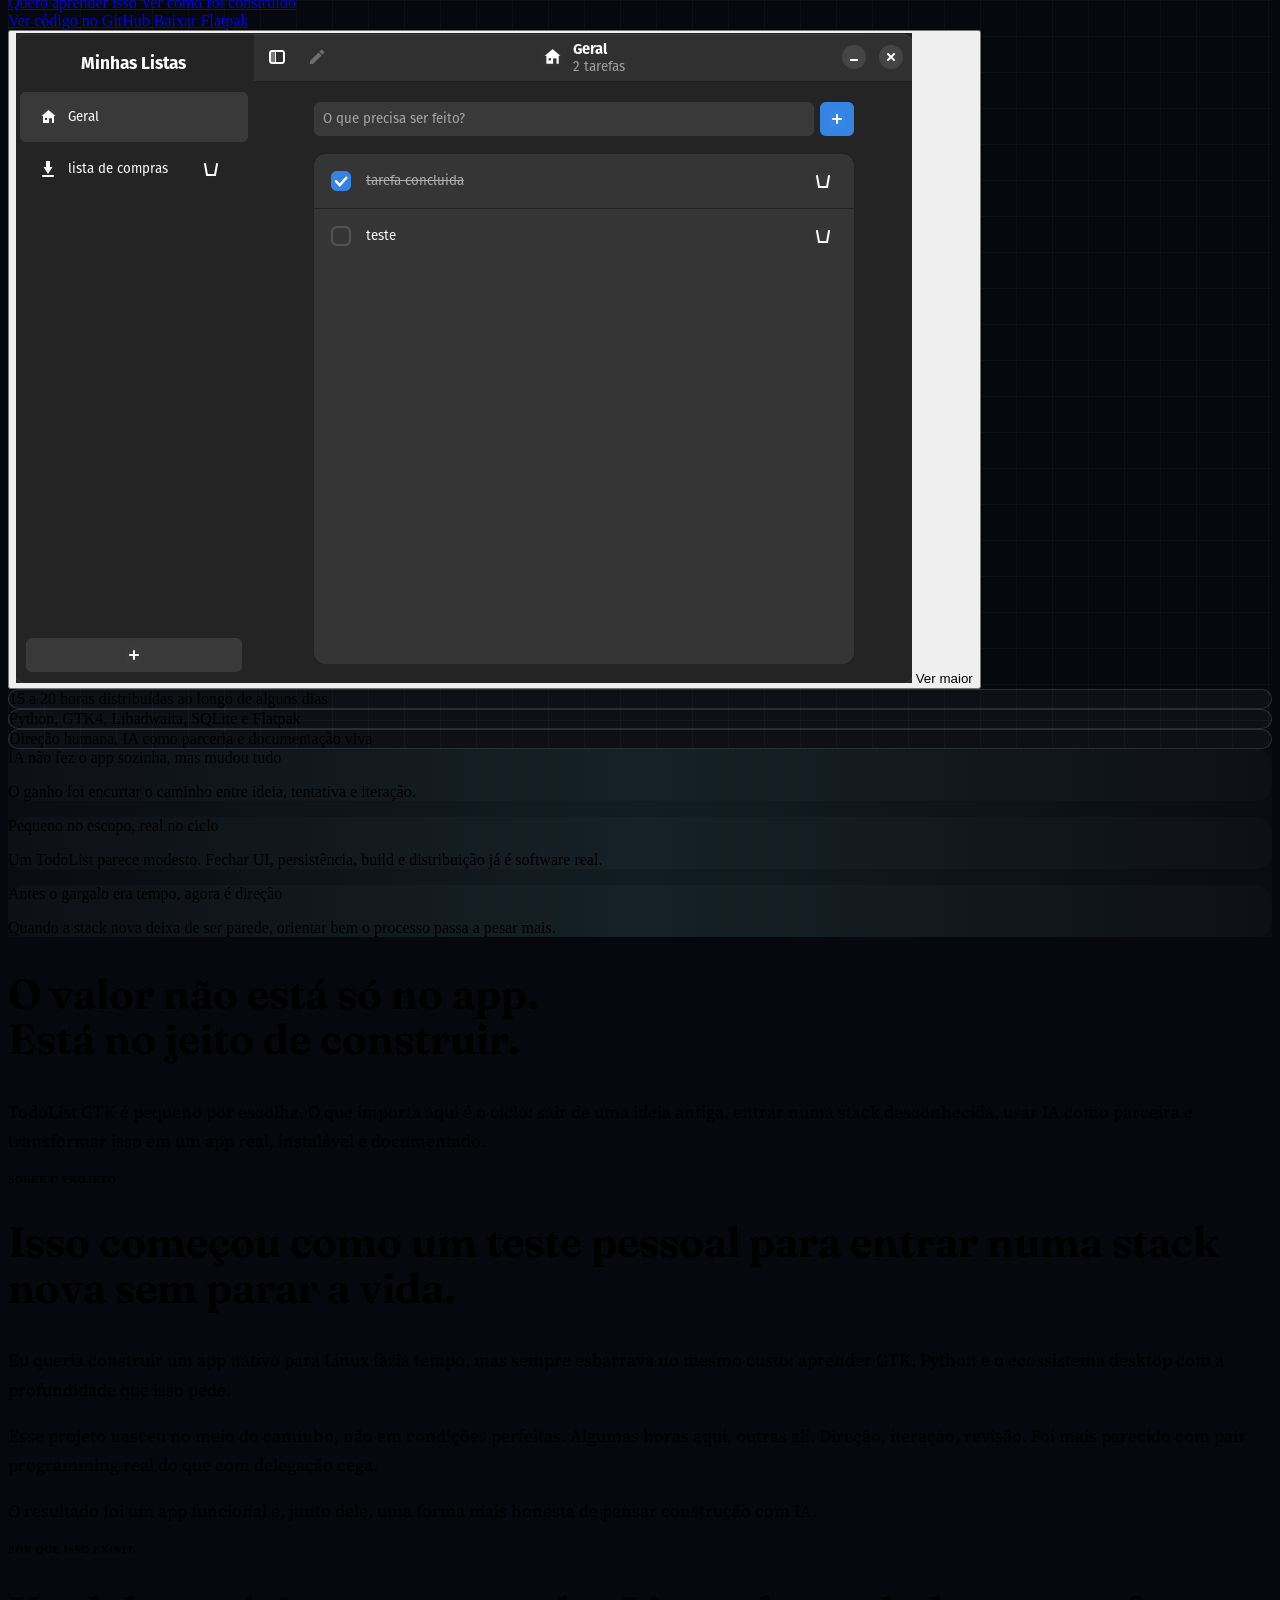
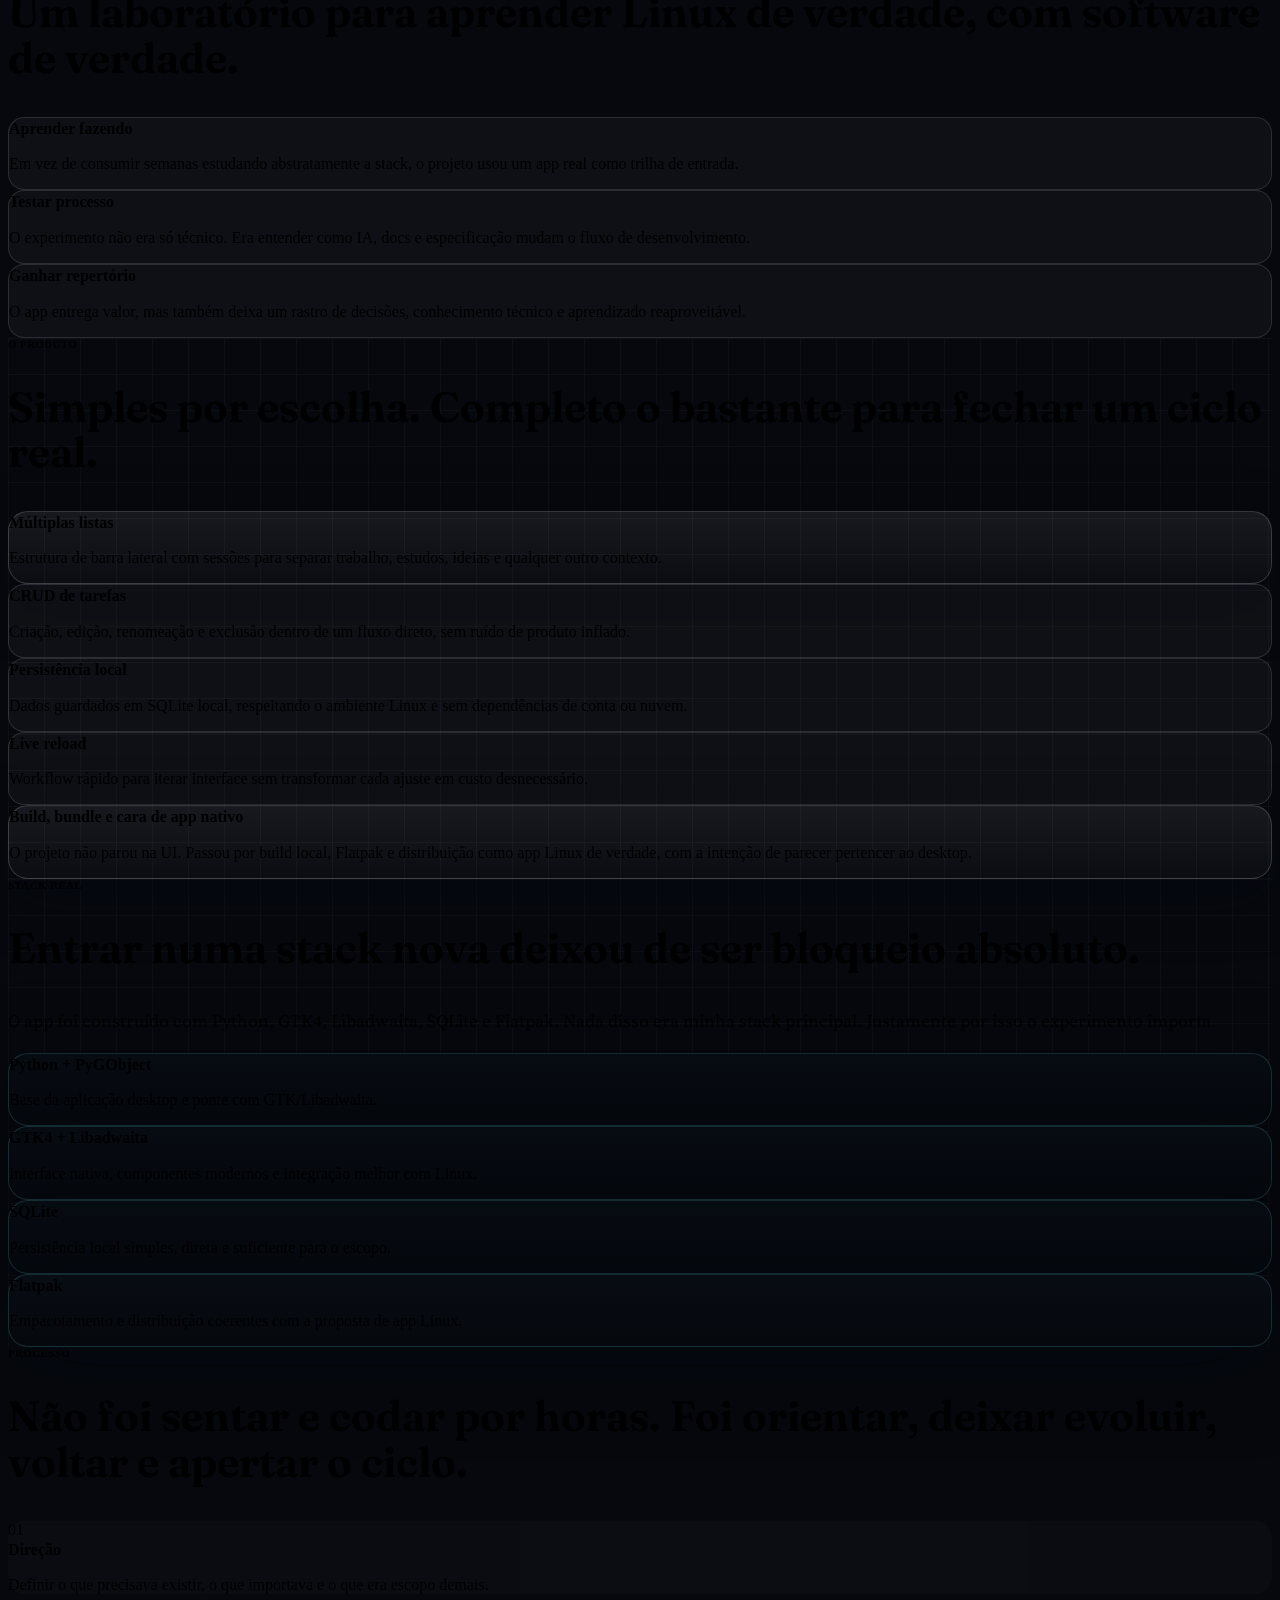
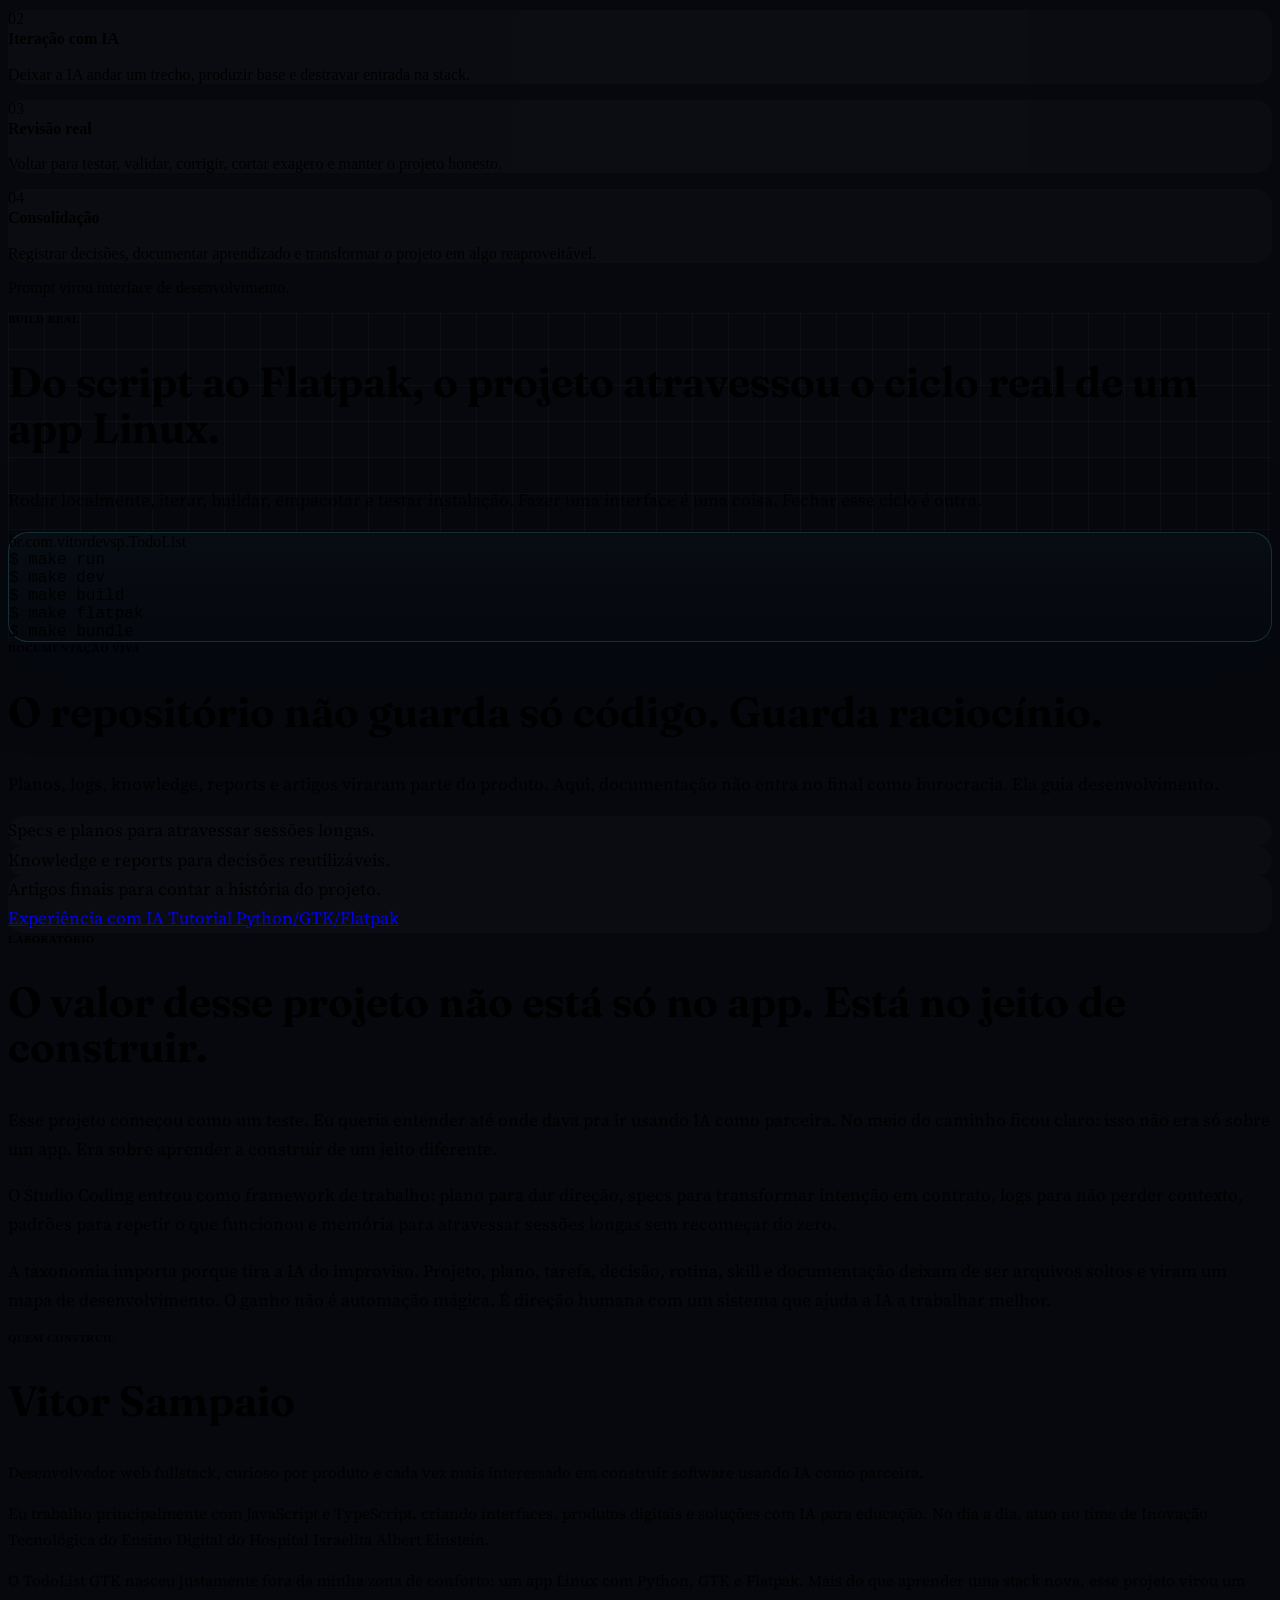
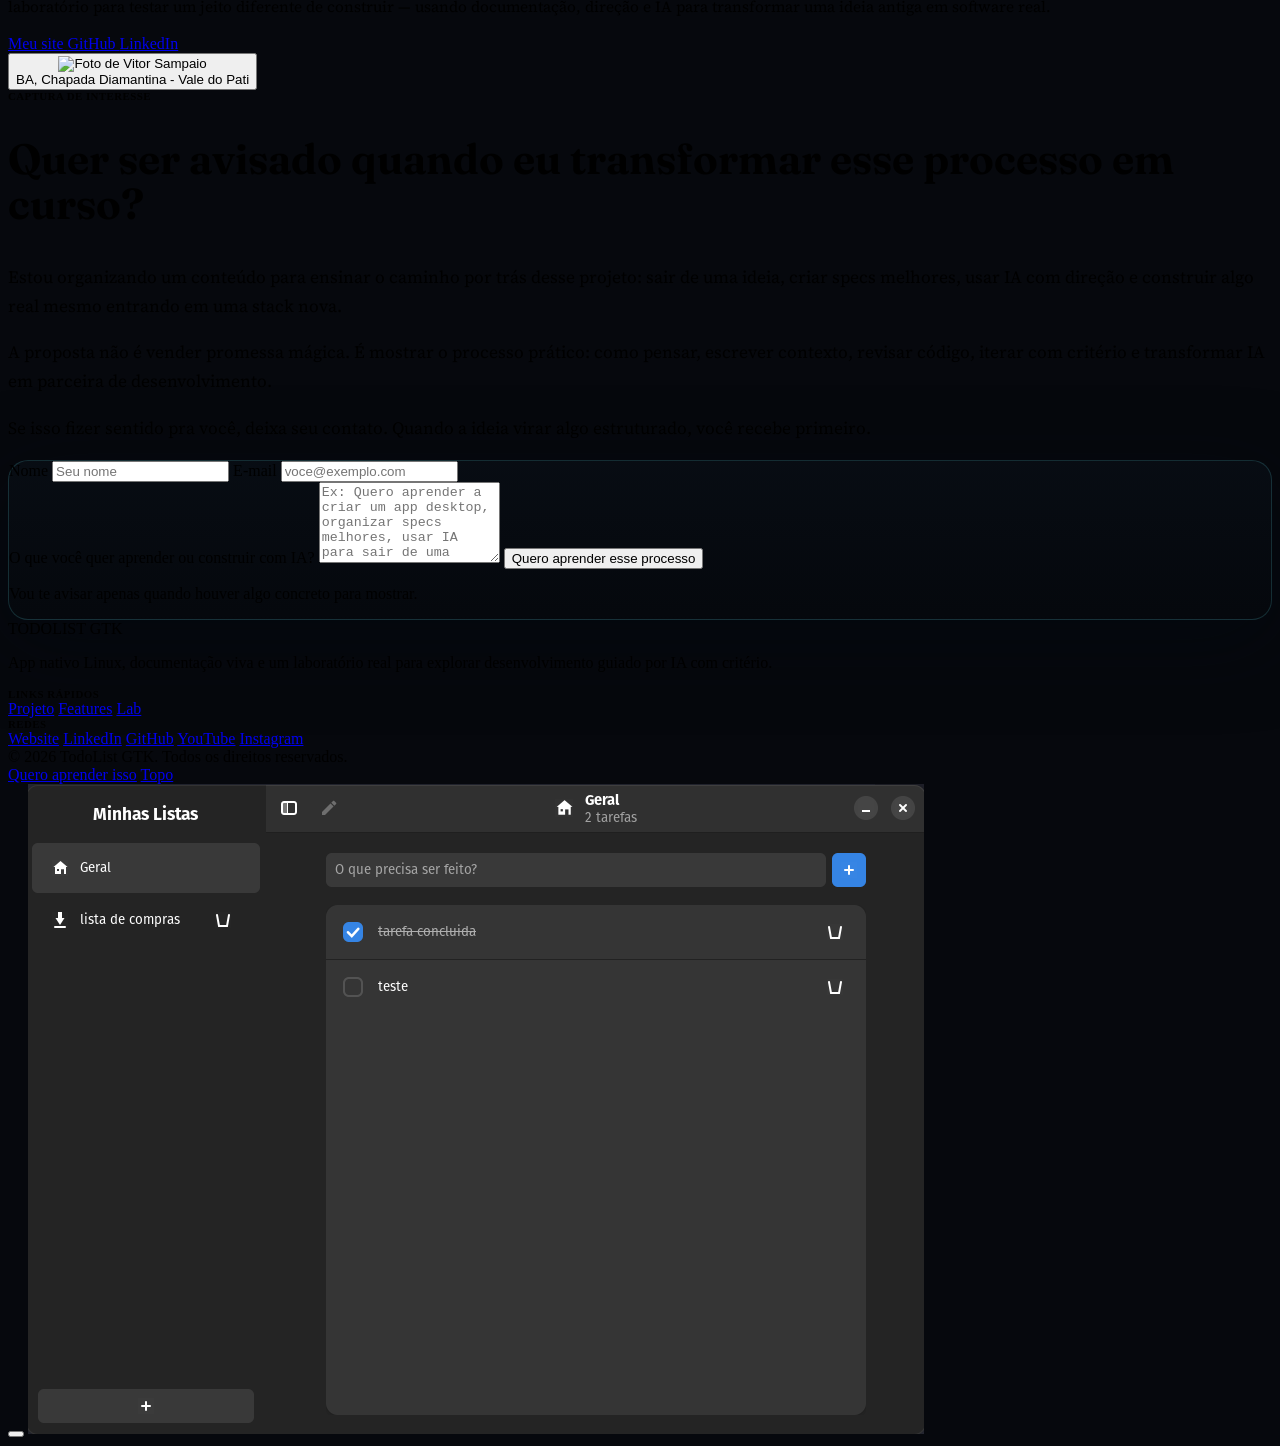
==== commit 73a313ec: "fix: ajusta os tamanhos das fonts" ====
--- a/index.html
+++ b/index.html
@@ -91,7 +91,7 @@
 
     .hero-title {
       font-family: "Fraunces", serif;
-      font-size: clamp(2.9rem, 4vw, 6rem);
+      font-size: clamp(2.9rem, 4vw, 66px);
       line-height: 1;
       font-weight: 680;
       letter-spacing: 0;
@@ -99,7 +99,7 @@
 
     .section-title {
       font-family: "Fraunces", serif;
-      font-size: clamp(2rem, 3.3vw, 4.15rem);
+      font-size: clamp(2rem, 3.3vw, 48px);
       line-height: 1.08;
       font-weight: 650;
       letter-spacing: 0;
@@ -107,13 +107,13 @@
 
     .editorial-text {
       font-family: "Source Serif 4", serif;
-      font-size: clamp(1.08rem, 1.35vw, 1.32rem);
+      font-size: clamp(16px, 1.35vw, 20px);
       line-height: 1.68;
     }
 
     .lead-text {
       font-family: "Source Serif 4", serif;
-      font-size: clamp(1.05rem, 1.2vw, 1.22rem);
+      font-size: clamp(14px, 1.2vw, 16px);
       line-height: 1.68;
     }
 
